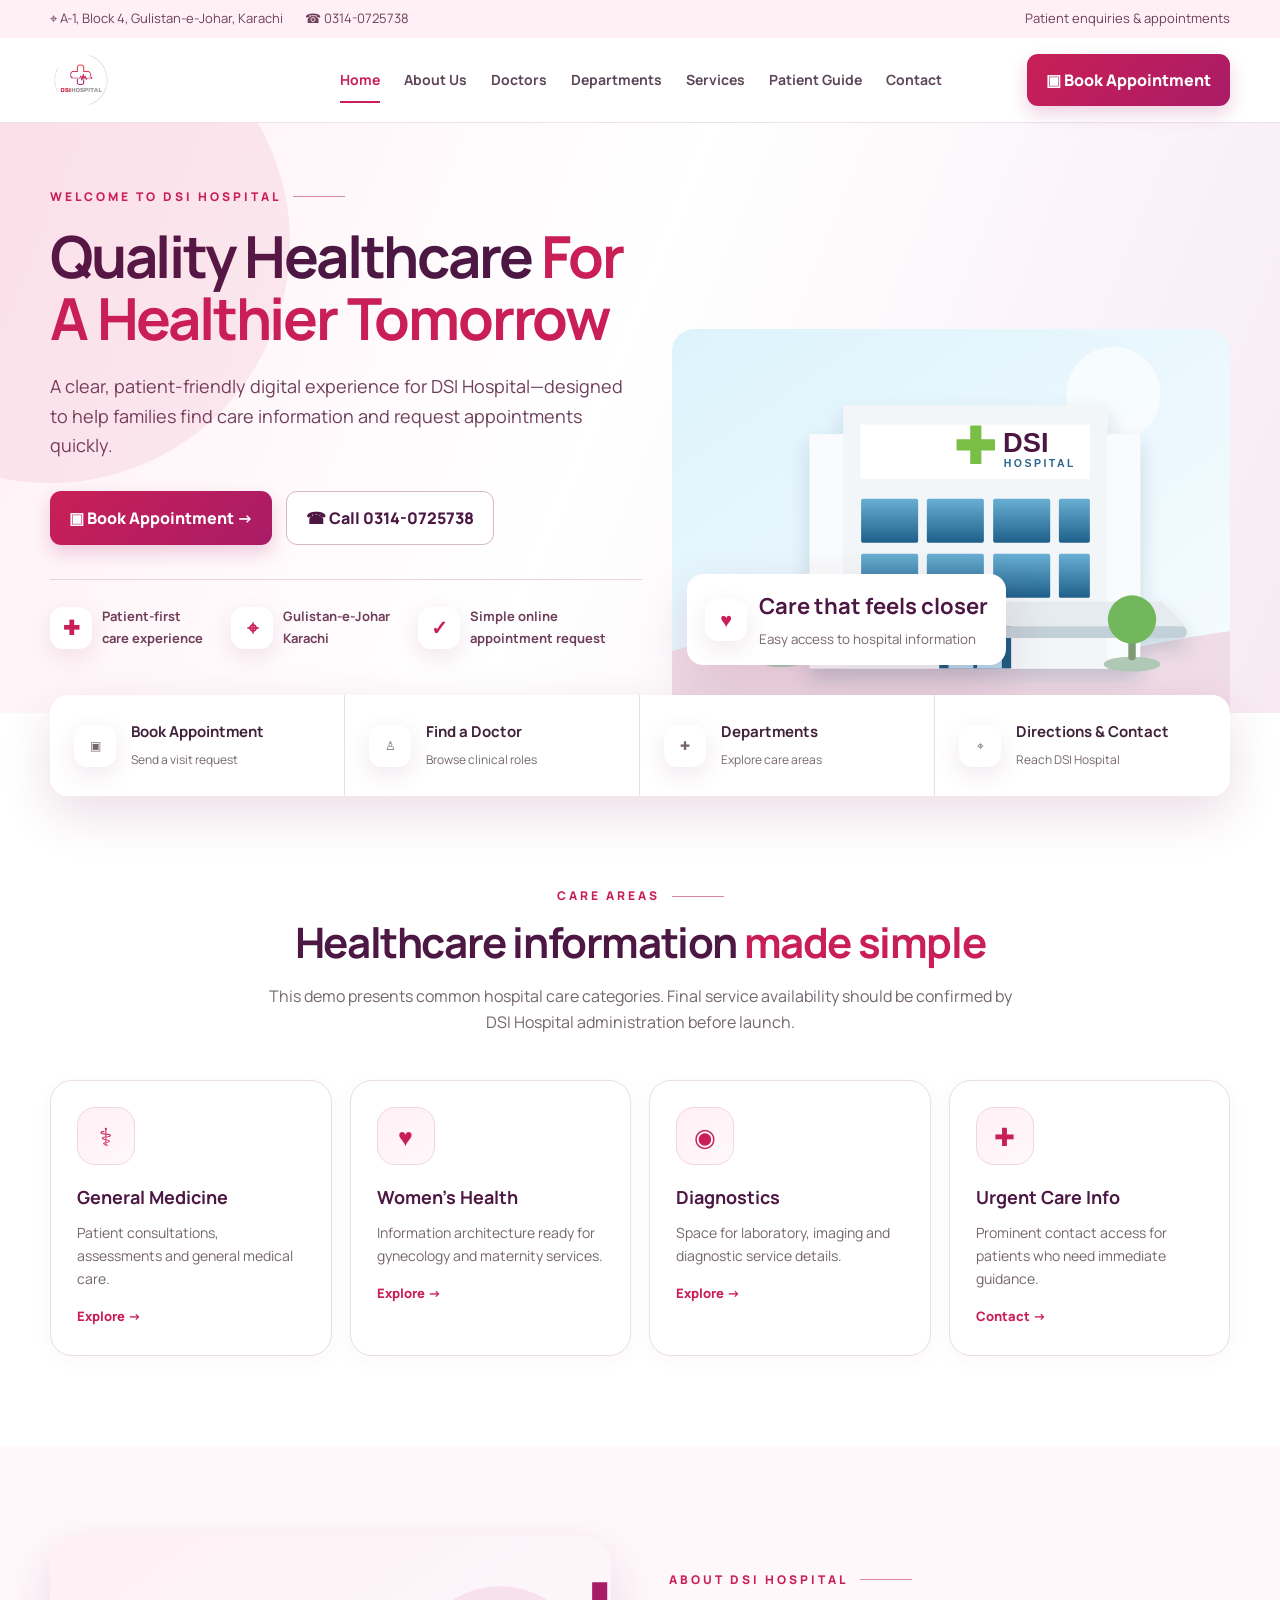
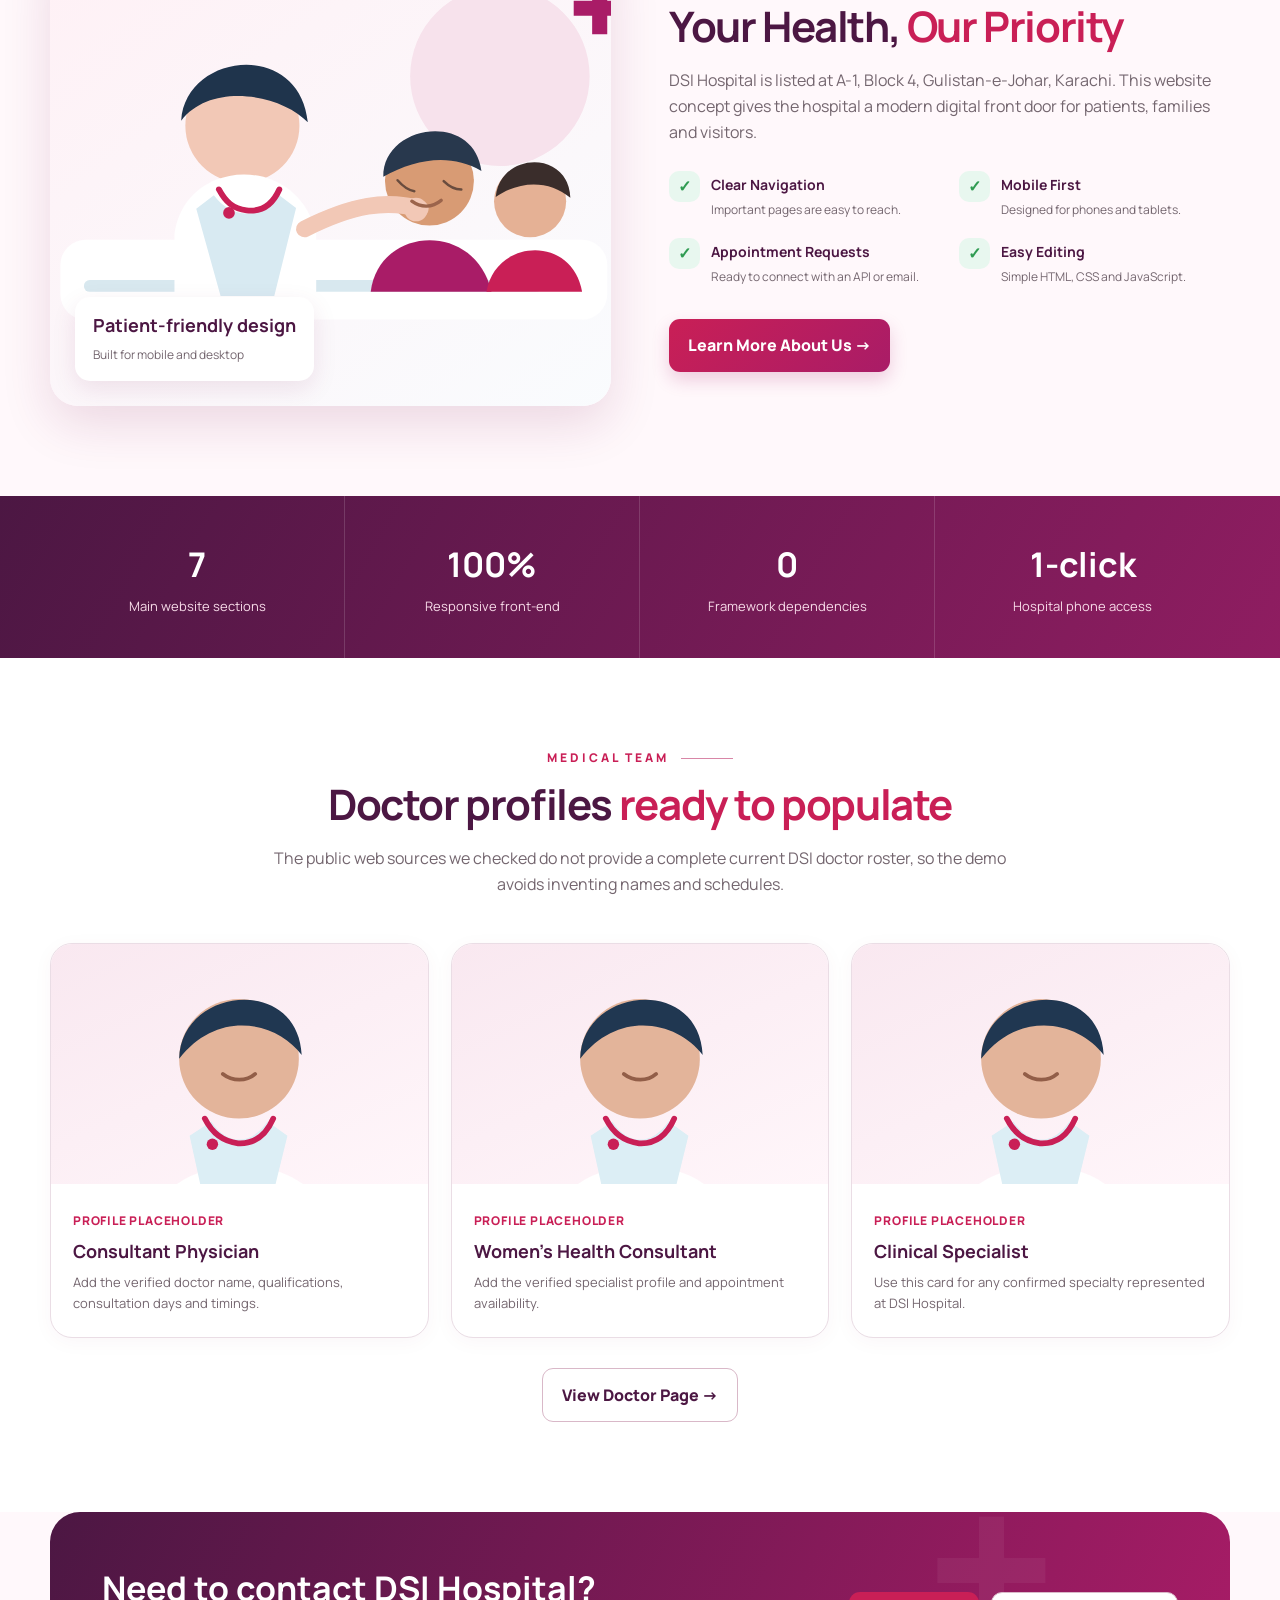
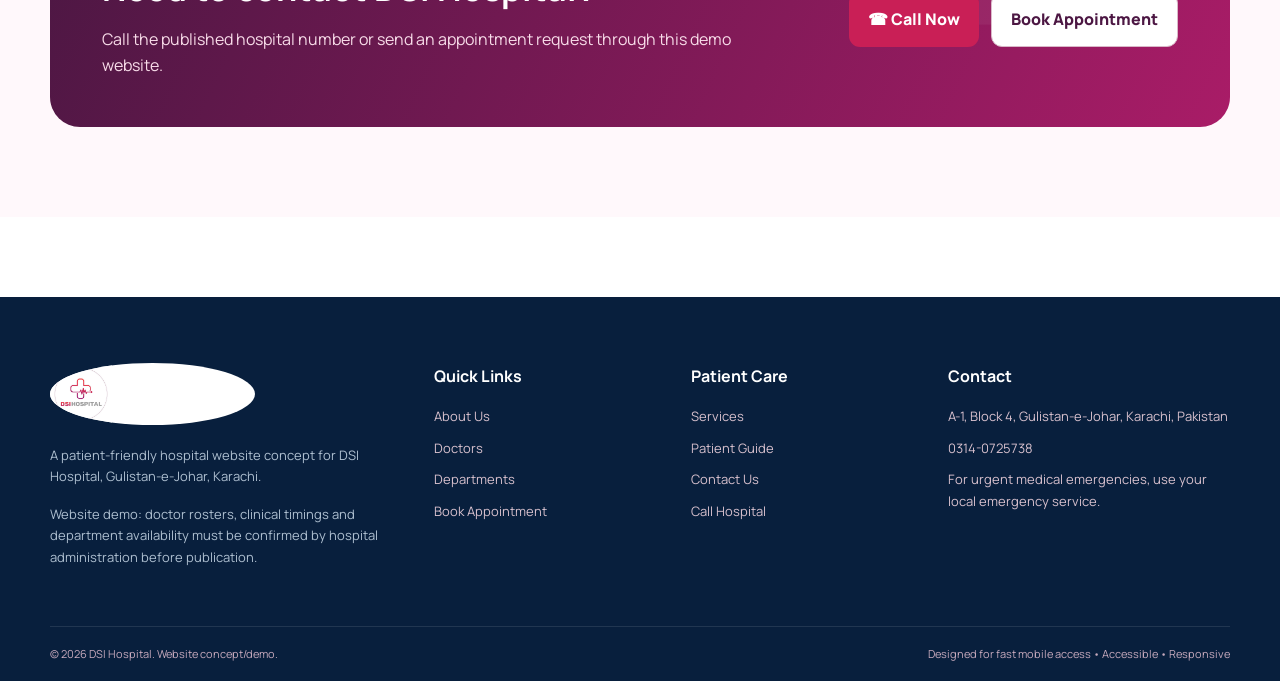
==== index.html @ d9acdf8b "Create DSI Hospital website with branded theme" ====
<!doctype html><html lang="en"><head><meta charset="utf-8"><meta name="viewport" content="width=device-width,initial-scale=1"><title>DSI Hospital | Gulistan-e-Johar Karachi</title><meta name="description" content="DSI Hospital website concept for patient information, services, appointments and contact details in Gulistan-e-Johar, Karachi."><link rel="stylesheet" href="assets/css/style.css"></head><body data-page="home"><div id="site-header"></div>
<main>
<section class="hero"><div class="container hero-grid"><div><div class="eyebrow">Welcome to DSI Hospital</div><h1>Quality Healthcare <span>For A Healthier Tomorrow</span></h1><p class="lead">A clear, patient-friendly digital experience for DSI Hospital—designed to help families find care information and request appointments quickly.</p><div class="hero-actions"><a class="btn btn-primary" href="appointment.html">▣ Book Appointment →</a><a class="btn btn-secondary" href="tel:+923140725738">☎ Call 0314-0725738</a></div><div class="hero-facts"><div class="hero-fact"><span class="fact-icon">✚</span><span>Patient-first<br>care experience</span></div><div class="hero-fact"><span class="fact-icon">⌖</span><span>Gulistan-e-Johar<br>Karachi</span></div><div class="hero-fact"><span class="fact-icon">✓</span><span>Simple online<br>appointment request</span></div></div></div><div class="hero-visual"><img src="assets/images/hospital-building.svg" alt="Illustration of DSI Hospital building"><div class="hero-card"><span class="mini-icon">♥</span><div><strong>Care that feels closer</strong><small>Easy access to hospital information</small></div></div></div></div></section>
<div class="container quick-strip"><div class="quick-grid"><a class="quick-card" href="appointment.html"><span class="mini-icon">▣</span><div><strong>Book Appointment</strong><span>Send a visit request</span></div></a><a class="quick-card" href="doctors.html"><span class="mini-icon">♙</span><div><strong>Find a Doctor</strong><span>Browse clinical roles</span></div></a><a class="quick-card" href="departments.html"><span class="mini-icon">✚</span><div><strong>Departments</strong><span>Explore care areas</span></div></a><a class="quick-card" href="contact.html"><span class="mini-icon">⌖</span><div><strong>Directions & Contact</strong><span>Reach DSI Hospital</span></div></a></div></div>

<section class="section"><div class="container"><div class="section-title"><div class="eyebrow" style="justify-content:center">Care Areas</div><h2>Healthcare information <span>made simple</span></h2><p>This demo presents common hospital care categories. Final service availability should be confirmed by DSI Hospital administration before launch.</p></div><div class="grid-4">
<div class="card"><div class="service-icon">⚕</div><h3>General Medicine</h3><p>Patient consultations, assessments and general medical care.</p><a class="link" href="departments.html">Explore →</a></div>
<div class="card"><div class="service-icon">♥</div><h3>Women’s Health</h3><p>Information architecture ready for gynecology and maternity services.</p><a class="link" href="departments.html">Explore →</a></div>
<div class="card"><div class="service-icon">◉</div><h3>Diagnostics</h3><p>Space for laboratory, imaging and diagnostic service details.</p><a class="link" href="services.html">Explore →</a></div>
<div class="card"><div class="service-icon">✚</div><h3>Urgent Care Info</h3><p>Prominent contact access for patients who need immediate guidance.</p><a class="link" href="contact.html">Contact →</a></div>
</div></div></section>

<section class="section soft"><div class="container split"><div class="media-card"><img src="assets/images/care.svg" alt="Doctor caring for a family"><div class="overlay-stat"><strong>Patient-friendly design</strong><span>Built for mobile and desktop</span></div></div><div class="split-copy"><div class="eyebrow">About DSI Hospital</div><h2>Your Health, <span>Our Priority</span></h2><p>DSI Hospital is listed at A-1, Block 4, Gulistan-e-Johar, Karachi. This website concept gives the hospital a modern digital front door for patients, families and visitors.</p><div class="check-grid"><div class="check-item"><span class="check-dot">✓</span><div><b>Clear Navigation</b><p>Important pages are easy to reach.</p></div></div><div class="check-item"><span class="check-dot">✓</span><div><b>Mobile First</b><p>Designed for phones and tablets.</p></div></div><div class="check-item"><span class="check-dot">✓</span><div><b>Appointment Requests</b><p>Ready to connect with an API or email.</p></div></div><div class="check-item"><span class="check-dot">✓</span><div><b>Easy Editing</b><p>Simple HTML, CSS and JavaScript.</p></div></div></div><a class="btn btn-primary" href="about.html">Learn More About Us →</a></div></div></section>

<section class="stats"><div class="container stats-grid"><div class="stat"><strong>7</strong><span>Main website sections</span></div><div class="stat"><strong>100%</strong><span>Responsive front-end</span></div><div class="stat"><strong>0</strong><span>Framework dependencies</span></div><div class="stat"><strong>1-click</strong><span>Hospital phone access</span></div></div></section>

<section class="section"><div class="container"><div class="section-title"><div class="eyebrow" style="justify-content:center">Medical Team</div><h2>Doctor profiles <span>ready to populate</span></h2><p>The public web sources we checked do not provide a complete current DSI doctor roster, so the demo avoids inventing names and schedules.</p></div><div class="grid-3">
<div class="card doctor-card"><div class="doctor-photo"><img src="assets/images/doctor.svg" alt="Placeholder doctor illustration"></div><div class="doctor-info"><span class="role">Profile placeholder</span><h3>Consultant Physician</h3><p>Add the verified doctor name, qualifications, consultation days and timings.</p></div></div>
<div class="card doctor-card"><div class="doctor-photo"><img src="assets/images/doctor.svg" alt="Placeholder doctor illustration"></div><div class="doctor-info"><span class="role">Profile placeholder</span><h3>Women’s Health Consultant</h3><p>Add the verified specialist profile and appointment availability.</p></div></div>
<div class="card doctor-card"><div class="doctor-photo"><img src="assets/images/doctor.svg" alt="Placeholder doctor illustration"></div><div class="doctor-info"><span class="role">Profile placeholder</span><h3>Clinical Specialist</h3><p>Use this card for any confirmed specialty represented at DSI Hospital.</p></div></div>
</div><div style="text-align:center;margin-top:30px"><a class="btn btn-secondary" href="doctors.html">View Doctor Page →</a></div></div></section>

<section class="section soft" style="padding-top:0"><div class="container"><div class="cta-band"><div><h2>Need to contact DSI Hospital?</h2><p>Call the published hospital number or send an appointment request through this demo website.</p></div><div style="display:flex;gap:12px;flex-wrap:wrap"><a class="btn btn-green" href="tel:+923140725738">☎ Call Now</a><a class="btn btn-secondary" href="appointment.html">Book Appointment</a></div></div></div></section>
</main><div id="site-footer"></div><script src="assets/js/main.js"></script></body></html>
---- assets/css/style.css ----
@import url('https://fonts.googleapis.com/css2?family=Manrope:wght@400;500;600;700;800&family=Playfair+Display:wght@700&display=swap');

:root{
  --navy:#4c1743;
  --blue:#c91f56;
  --blue-2:#a91c67;
  --cyan:#fff0f5;
  --green:#c91f56;
  --green-2:#a91c67;
  --ink:#40213b;
  --muted:#74666f;
  --line:#eadde5;
  --bg:#fff8fb;
  --white:#fff;
  --shadow:0 18px 50px rgba(119,23,76,.14);
  --shadow-sm:0 8px 24px rgba(119,23,76,.1);
  --radius:22px;
  --radius-sm:14px;
}
*{box-sizing:border-box}
html{scroll-behavior:smooth}
body{margin:0;font-family:Manrope,Arial,sans-serif;color:var(--ink);background:#fff;line-height:1.65}
a{color:inherit;text-decoration:none}
img{max-width:100%;display:block}
button,input,select,textarea{font:inherit}
.container{width:min(1180px,calc(100% - 40px));margin:auto}
.topbar{background:#fff0f5;color:#6f3f5a;font-size:13px}
.topbar .container{min-height:38px;display:flex;align-items:center;justify-content:space-between;gap:20px}
.topbar .top-items{display:flex;align-items:center;gap:22px;flex-wrap:wrap}
.top-pill{display:flex;align-items:center;gap:7px}
.site-header{position:sticky;top:0;z-index:50;background:rgba(255,255,255,.96);backdrop-filter:blur(14px);border-bottom:1px solid rgba(234,221,229,.8)}
.navbar{height:84px;display:flex;align-items:center;justify-content:space-between;gap:24px}
.brand{display:flex;align-items:center;gap:11px;min-width:max-content}
.brand-logo{width:205px;height:62px;object-fit:contain;object-position:left center;border-radius:50%;background:#fff}
.brand-mark{width:52px;height:52px;position:relative;display:grid;place-items:center}
.brand-mark:before,.brand-mark:after{content:"";position:absolute;background:linear-gradient(135deg,#ef3340,#a91c67);border-radius:12px}
.brand-mark:before{width:19px;height:49px}.brand-mark:after{height:19px;width:49px}
.brand-mark i{position:absolute;width:17px;height:17px;background:#c91f56;border-radius:5px;z-index:2;box-shadow:18px 18px 0 #c91f56,-18px -18px 0 #a91c67}
.brand-text strong{display:block;font-size:26px;line-height:1;letter-spacing:.5px;color:var(--navy)}
.brand-text small{display:block;font-size:9px;letter-spacing:3.7px;font-weight:800;color:#806b78;margin-top:5px}
.nav-links{display:flex;align-items:center;gap:24px;font-size:14px;font-weight:700}
.nav-links a{position:relative;padding:31px 0;color:#5d4657}
.nav-links a:after{content:"";position:absolute;left:0;right:100%;bottom:20px;height:2px;background:var(--green);transition:.25s}
.nav-links a:hover,.nav-links a.active{color:var(--blue)}
.nav-links a:hover:after,.nav-links a.active:after{right:0}
.header-cta,.btn{display:inline-flex;align-items:center;justify-content:center;gap:9px;border:0;border-radius:11px;padding:13px 19px;font-weight:800;cursor:pointer;transition:.25s}
.header-cta,.btn-primary{background:linear-gradient(135deg,#c91f56,#a91c67);color:#fff;box-shadow:0 8px 18px rgba(169,28,103,.2)}
.header-cta:hover,.btn-primary:hover{background:#a91c67;transform:translateY(-1px)}
.btn-secondary{background:#fff;color:var(--navy);border:1px solid #d9b8c8}
.btn-secondary:hover{border-color:var(--blue);color:var(--blue)}
.btn-green{background:#c91f56;color:#fff}
.btn-green:hover{background:#a91c67}
.mobile-toggle{display:none;background:none;border:0;font-size:26px;color:var(--navy);cursor:pointer}

.hero{position:relative;overflow:hidden;background:linear-gradient(112deg,#fff0f5 0%,#fff 47%,#f7eaf3 100%)}
.hero:before{content:"";position:absolute;width:480px;height:480px;border-radius:50%;background:rgba(201,31,86,.08);left:-190px;top:-120px}
.hero-grid{min-height:590px;display:grid;grid-template-columns:1.03fr .97fr;align-items:center;gap:30px}
.eyebrow{font-size:12px;letter-spacing:3px;font-weight:800;color:var(--blue);text-transform:uppercase;display:flex;align-items:center;gap:12px}
.eyebrow:after{content:"";height:1px;width:52px;background:#d886a7}
h1,h2,h3,p{margin-top:0}
h1{font-size:58px;line-height:1.08;margin:18px 0 22px;color:#4c1743;letter-spacing:-2.2px}
h1 span,h2 span{color:var(--blue)}
.lead{font-size:18px;color:#6f3f5a;max-width:650px}
.hero-actions{display:flex;gap:14px;flex-wrap:wrap;margin:30px 0}
.hero-facts{display:flex;gap:28px;flex-wrap:wrap;margin-top:34px;padding-top:26px;border-top:1px solid #ead3df}
.hero-fact{display:flex;align-items:center;gap:10px;font-size:13px;font-weight:700;color:#6f3f5a}
.fact-icon,.mini-icon{width:42px;height:42px;border-radius:13px;display:grid;place-items:center;background:#fff;color:var(--blue);box-shadow:var(--shadow-sm);font-size:20px}
.hero-visual{position:relative;align-self:stretch;display:flex;align-items:flex-end;justify-content:center}
.hero-visual img{width:100%;max-height:560px;object-fit:contain;object-position:bottom}
.hero-card{position:absolute;left:15px;bottom:48px;background:#fff;padding:14px 18px;border-radius:16px;box-shadow:var(--shadow);display:flex;align-items:center;gap:12px}
.hero-card strong{display:block;font-size:22px;color:var(--navy)}
.hero-card small{color:var(--muted)}

.quick-strip{position:relative;z-index:3;margin-top:-18px}
.quick-grid{display:grid;grid-template-columns:repeat(4,1fr);background:#fff;border-radius:18px;box-shadow:var(--shadow);overflow:hidden}
.quick-card{padding:25px 24px;display:flex;align-items:center;gap:15px;border-right:1px solid var(--line)}
.quick-card:last-child{border-right:0}.quick-card strong{display:block;font-size:15px}.quick-card span{font-size:12px;color:var(--muted)}

.section{padding:90px 0}.section.soft{background:var(--bg)}
.section-title{text-align:center;max-width:760px;margin:0 auto 45px}
.section-title h2,.split-copy h2,.page-hero h1{font-size:42px;line-height:1.16;margin:12px 0 16px;color:var(--navy);letter-spacing:-1.4px}
.section-title p,.split-copy p{color:var(--muted)}
.grid-4{display:grid;grid-template-columns:repeat(4,1fr);gap:18px}
.grid-3{display:grid;grid-template-columns:repeat(3,1fr);gap:22px}
.card{background:#fff;border:1px solid var(--line);border-radius:var(--radius);padding:26px;box-shadow:0 4px 20px rgba(119,23,76,.04);transition:.25s}
.card:hover{transform:translateY(-4px);box-shadow:var(--shadow-sm);border-color:#ecd4e0}
.service-icon{width:58px;height:58px;border-radius:18px;background:linear-gradient(145deg,#fff0f5,#fff8fb);display:grid;place-items:center;font-size:25px;color:var(--blue);margin-bottom:18px;border:1px solid #f0d5e2}
.card h3{font-size:18px;margin-bottom:8px;color:var(--navy)}
.card p{color:var(--muted);font-size:14px;margin-bottom:0}.card .link{margin-top:16px;display:inline-flex;color:var(--blue);font-weight:800;font-size:13px}

.split{display:grid;grid-template-columns:1fr 1fr;gap:58px;align-items:center}
.media-card{position:relative;border-radius:28px;overflow:hidden;background:linear-gradient(145deg,#f9e8f0,#fff8fb);box-shadow:var(--shadow)}
.media-card img{width:100%;min-height:470px;object-fit:cover}
.overlay-stat{position:absolute;left:25px;bottom:25px;background:#fff;padding:14px 18px;border-radius:15px;box-shadow:var(--shadow-sm)}
.overlay-stat strong{display:block;color:var(--navy);font-size:18px}.overlay-stat span{font-size:12px;color:var(--muted)}
.check-grid{display:grid;grid-template-columns:1fr 1fr;gap:18px;margin:25px 0 32px}
.check-item{display:flex;gap:11px}.check-item b{color:var(--navy);font-size:14px}.check-item p{font-size:12px;margin:3px 0 0}.check-dot{width:31px;height:31px;border-radius:10px;background:#e8f7ef;color:#2f9b52;display:grid;place-items:center;flex:0 0 auto;font-weight:900}

.stats{background:linear-gradient(120deg,#4c1743,#8f1d61);color:#fff}
.stats-grid{display:grid;grid-template-columns:repeat(4,1fr)}
.stat{padding:40px 28px;text-align:center;border-right:1px solid rgba(255,255,255,.15)}.stat:last-child{border-right:0}.stat strong{display:block;font-size:34px}.stat span{font-size:13px;color:#f8dce9}

.doctor-card{padding:0;overflow:hidden}.doctor-photo{height:240px;background:linear-gradient(155deg,#f9e8f0,#fff6fa);display:grid;place-items:end center;overflow:hidden}.doctor-photo img{height:95%;object-fit:contain}.doctor-info{padding:22px}.doctor-info .role{font-size:12px;color:var(--blue);font-weight:800;text-transform:uppercase;letter-spacing:.8px}.doctor-info h3{margin:5px 0}.doctor-info p{font-size:13px}

.cta-band{background:linear-gradient(115deg,#4c1743,#a91c67);color:#fff;border-radius:30px;padding:48px 52px;display:flex;align-items:center;justify-content:space-between;gap:30px;overflow:hidden;position:relative}.cta-band:after{content:"+";font-size:240px;line-height:1;position:absolute;right:170px;top:-67px;color:rgba(255,255,255,.055);font-weight:800}.cta-band h2{margin:0 0 10px;font-size:34px}.cta-band p{margin:0;color:#f8dce9;max-width:650px}

.page-hero{padding:82px 0 74px;background:linear-gradient(120deg,#fff0f5,#fff8fb);border-bottom:1px solid #eadde5;position:relative;overflow:hidden}.page-hero:after{content:"+";position:absolute;right:7%;top:-90px;font-size:320px;color:rgba(201,31,86,.06);font-weight:800}.page-hero h1{margin-bottom:12px}.breadcrumbs{font-size:13px;color:#806b78}.breadcrumbs b{color:var(--blue)}

.info-panel{background:#fff;border:1px solid var(--line);border-radius:20px;padding:28px}.info-panel h3{color:var(--navy)}
.timeline{position:relative;padding-left:24px}.timeline:before{content:"";position:absolute;left:6px;top:7px;bottom:7px;width:2px;background:#ead3df}.timeline-item{position:relative;margin-bottom:25px}.timeline-item:before{content:"";position:absolute;left:-23px;top:7px;width:12px;height:12px;border:3px solid #fff;background:var(--green);border-radius:50%;box-shadow:0 0 0 2px #b8de9d}.timeline-item h3{margin-bottom:5px}

.table-wrap{overflow:auto;border:1px solid var(--line);border-radius:18px;background:#fff}table{width:100%;border-collapse:collapse;min-width:700px}th,td{padding:16px 18px;border-bottom:1px solid var(--line);text-align:left;font-size:14px}th{background:#fff0f5;color:var(--navy);font-size:12px;text-transform:uppercase;letter-spacing:.8px}tr:last-child td{border-bottom:0}

.form-card{background:#fff;border:1px solid var(--line);border-radius:24px;padding:30px;box-shadow:var(--shadow-sm)}.form-grid{display:grid;grid-template-columns:1fr 1fr;gap:18px}.field.full{grid-column:1/-1}.field label{display:block;font-size:12px;font-weight:800;color:#6f3f5a;margin:0 0 7px}.field input,.field select,.field textarea{width:100%;border:1px solid #eadde5;background:#fbfdff;border-radius:11px;padding:13px 14px;outline:none;color:var(--ink);transition:.2s}.field input:focus,.field select:focus,.field textarea:focus{border-color:#d886a7;box-shadow:0 0 0 3px rgba(201,31,86,.08)}.field textarea{min-height:120px;resize:vertical}.form-note{font-size:12px;color:var(--muted);margin-top:13px}.alert{display:none;margin-top:17px;border-radius:12px;padding:12px 14px;font-size:13px;font-weight:700}.alert.success{display:block;background:#e9f8ee;color:#236f3a}.alert.error{display:block;background:#fff0ef;color:#a3322d}
.contact-list{display:grid;gap:16px}.contact-item{display:flex;gap:13px;align-items:flex-start}.contact-item .mini-icon{box-shadow:none;background:#fff0f5;flex:0 0 auto}.contact-item strong{display:block;font-size:14px;color:var(--navy)}.contact-item span,.contact-item a{font-size:13px;color:var(--muted)}
.map-box{height:360px;border-radius:24px;overflow:hidden;border:1px solid var(--line);background:linear-gradient(145deg,#f8eaf1,#f8fbfc);position:relative;display:grid;place-items:center}.map-grid{position:absolute;inset:0;background-image:linear-gradient(#e8cfdc 1px,transparent 1px),linear-gradient(90deg,#e8cfdc 1px,transparent 1px);background-size:42px 42px;opacity:.6;transform:rotate(-5deg) scale(1.2)}.map-pin{z-index:2;text-align:center;background:#fff;padding:18px 22px;border-radius:17px;box-shadow:var(--shadow)}.map-pin b{display:block;color:var(--navy)}.map-pin span{font-size:12px;color:var(--muted)}

.faq{display:grid;gap:12px}.faq-item{border:1px solid var(--line);border-radius:14px;background:#fff;overflow:hidden}.faq-q{width:100%;border:0;background:#fff;padding:18px 20px;text-align:left;display:flex;justify-content:space-between;align-items:center;color:var(--navy);font-weight:800;cursor:pointer}.faq-a{display:none;padding:0 20px 18px;color:var(--muted);font-size:14px}.faq-item.open .faq-a{display:block}.faq-item.open .faq-q span{transform:rotate(45deg)}

.footer{background:#081f3d;color:#ead5e1;margin-top:80px}.footer-main{padding:66px 0 45px;display:grid;grid-template-columns:1.2fr .75fr .75fr 1fr;gap:45px}.footer .brand-text strong{color:#fff}.footer .brand-text small{color:#d7c0cd}.footer p{color:#aebfd0;font-size:13px}.footer h4{color:#fff;margin:0 0 17px}.footer-links{display:grid;gap:10px;font-size:13px;color:#d7c0cd}.footer-links a:hover{color:#fff}.footer-bottom{border-top:1px solid rgba(255,255,255,.1);padding:18px 0;display:flex;justify-content:space-between;gap:20px;font-size:11px;color:#c7aabd}.footer-note{font-size:11px;color:#c7aabd;margin-top:16px}

.badge{display:inline-flex;padding:6px 10px;border-radius:999px;font-size:11px;font-weight:800;background:#fff0f5;color:var(--blue)}
.notice{background:#fff8df;border:1px solid #f2dea1;color:#79601f;padding:14px 16px;border-radius:13px;font-size:12px;margin-bottom:22px}
.list-clean{padding:0;margin:0;list-style:none;display:grid;gap:11px}.list-clean li{display:flex;gap:10px;color:var(--muted);font-size:14px}.list-clean li:before{content:"✓";color:#319057;font-weight:900}

@media (max-width:1000px){
  .topbar{display:none}.navbar{height:76px}.nav-links{position:fixed;top:76px;left:0;right:0;background:#fff;display:none;flex-direction:column;align-items:stretch;gap:0;padding:10px 25px 24px;box-shadow:0 18px 30px rgba(119,23,76,.12)}.nav-links.open{display:flex}.nav-links a{padding:14px 0;border-bottom:1px solid var(--line)}.nav-links a:after{display:none}.header-cta{display:none}.mobile-toggle{display:block}.hero-grid{grid-template-columns:1fr;min-height:auto;padding-top:70px}.hero-visual{min-height:380px}.hero-visual img{max-height:420px}.quick-grid,.grid-4{grid-template-columns:repeat(2,1fr)}.quick-card:nth-child(2){border-right:0}.quick-card:nth-child(-n+2){border-bottom:1px solid var(--line)}.split{grid-template-columns:1fr}.grid-3{grid-template-columns:repeat(2,1fr)}.footer-main{grid-template-columns:1fr 1fr}.cta-band{padding:38px;align-items:flex-start;flex-direction:column}.stats-grid{grid-template-columns:repeat(2,1fr)}.stat:nth-child(2){border-right:0}.stat:nth-child(-n+2){border-bottom:1px solid rgba(255,255,255,.15)}}
@media (max-width:640px){
  .container{width:min(100% - 28px,1180px)}.brand-logo{width:175px;height:56px}.brand-text strong{font-size:22px}.brand-text small{font-size:7px;letter-spacing:2.5px}.brand-mark{width:45px;height:45px;transform:scale(.85)}h1{font-size:41px;letter-spacing:-1.5px}.lead{font-size:16px}.hero-grid{padding-top:55px}.hero-facts{gap:16px}.hero-visual{min-height:310px}.hero-card{left:0;bottom:22px}.quick-grid,.grid-4,.grid-3,.check-grid,.form-grid,.stats-grid,.footer-main{grid-template-columns:1fr}.quick-card{border-right:0;border-bottom:1px solid var(--line)!important}.quick-card:last-child{border-bottom:0!important}.section{padding:65px 0}.section-title h2,.split-copy h2,.page-hero h1{font-size:34px}.media-card img{min-height:340px}.stat{border-right:0;border-bottom:1px solid rgba(255,255,255,.15)}.stat:last-child{border-bottom:0}.cta-band{border-radius:22px;padding:30px 24px}.cta-band h2{font-size:28px}.footer-main{gap:30px}.footer-bottom{flex-direction:column}.field.full{grid-column:auto}.page-hero{padding:60px 0 52px}}
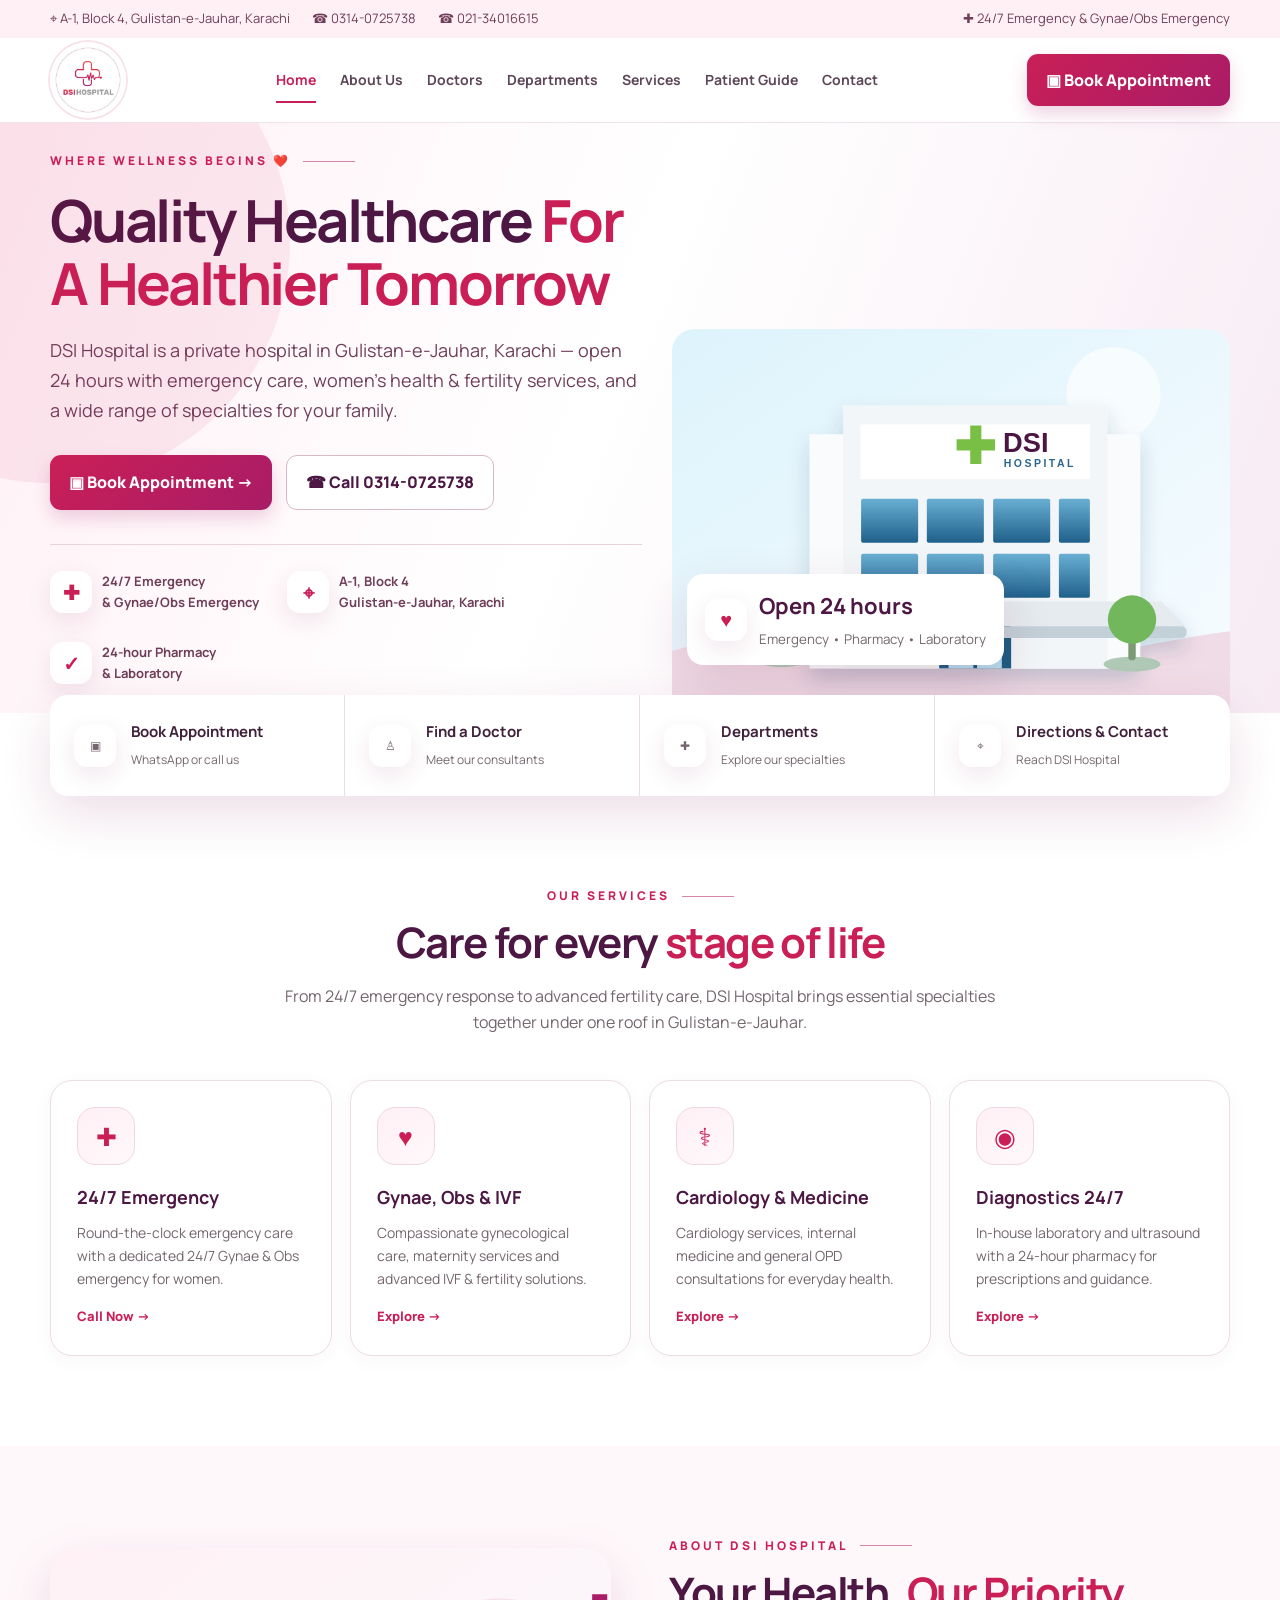
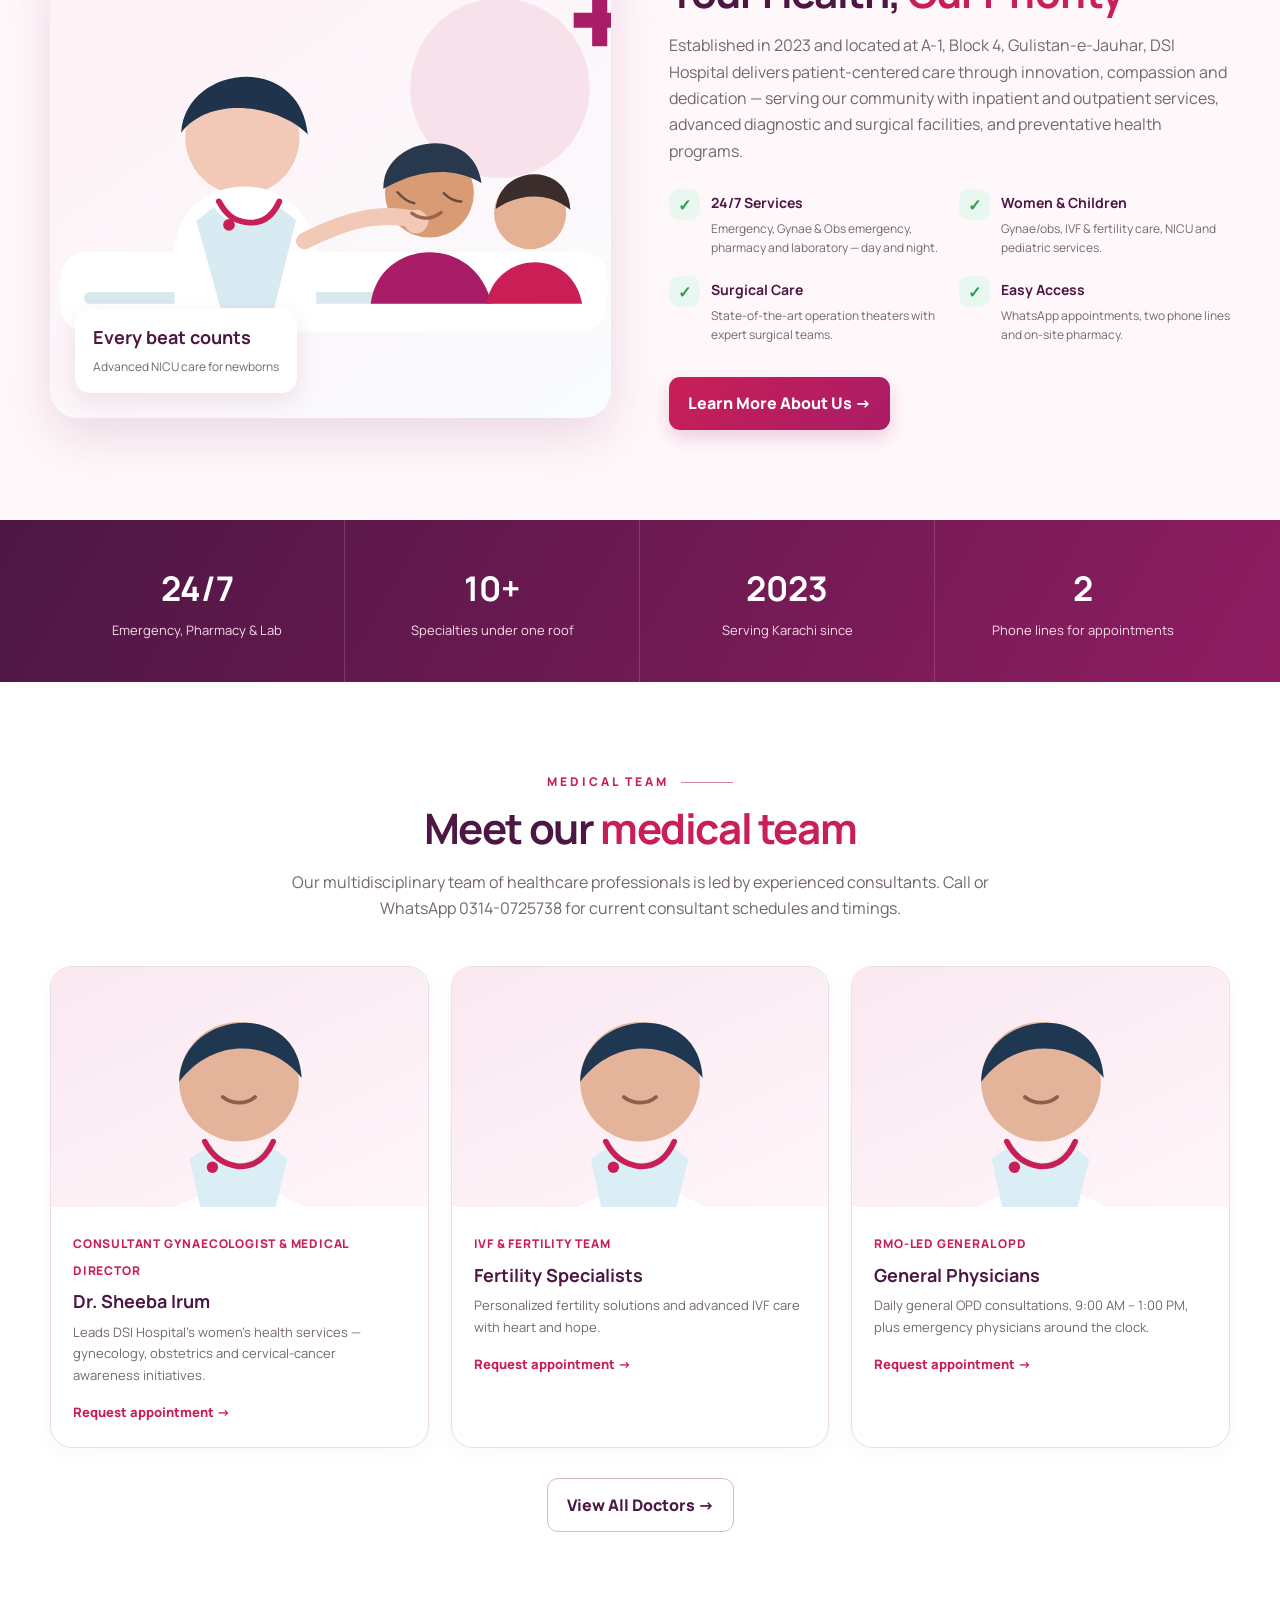
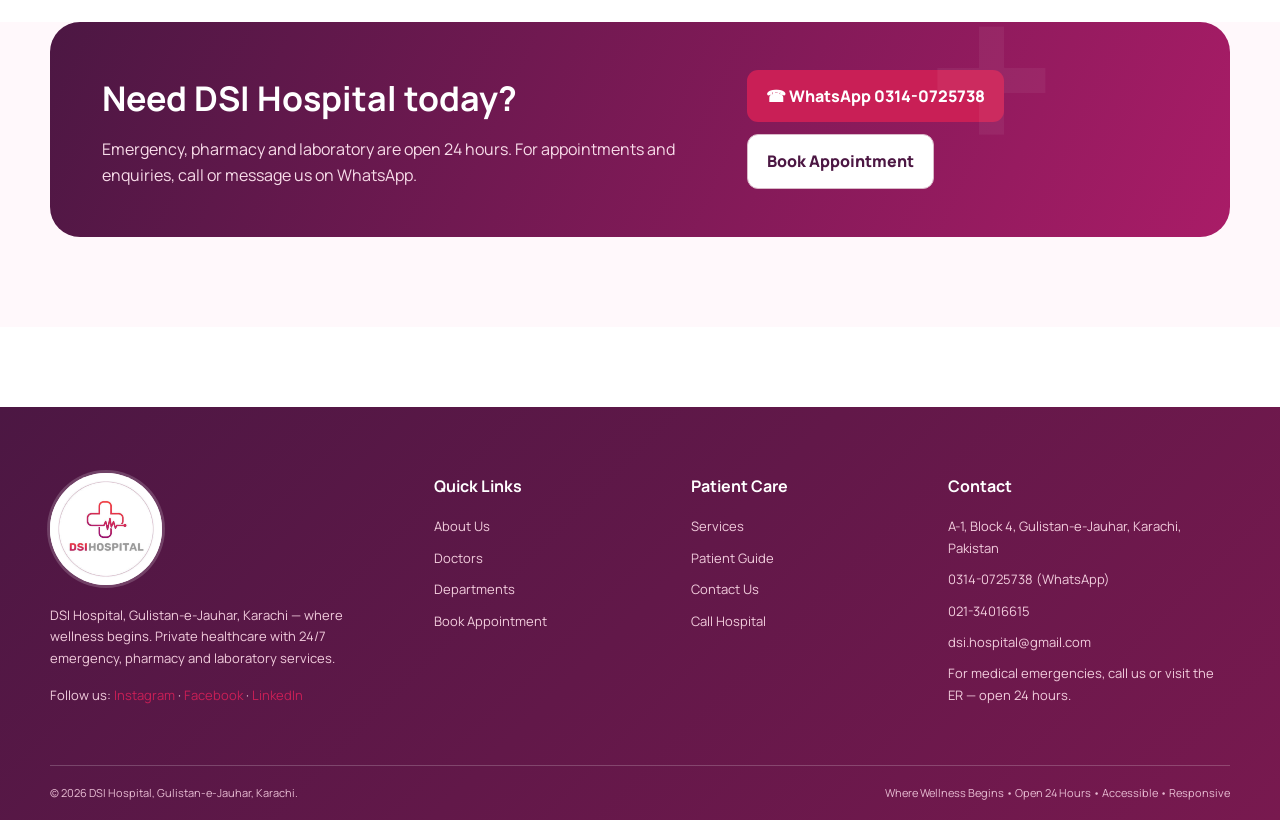
==== commit 59a2e5f1: "Update hospital website content for DSI Hospital Karachi: Revise departments, doctors, index, patien" ====
--- a/index.html
+++ b/index.html
@@ -1,24 +1,24 @@
-<!doctype html><html lang="en"><head><meta charset="utf-8"><meta name="viewport" content="width=device-width,initial-scale=1"><title>DSI Hospital | Gulistan-e-Johar Karachi</title><meta name="description" content="DSI Hospital website concept for patient information, services, appointments and contact details in Gulistan-e-Johar, Karachi."><link rel="stylesheet" href="assets/css/style.css"></head><body data-page="home"><div id="site-header"></div>
+<!doctype html><html lang="en"><head><meta charset="utf-8"><meta name="viewport" content="width=device-width,initial-scale=1"><title>DSI Hospital | Gulistan-e-Jauhar, Karachi — Where Wellness Begins</title><meta name="description" content="DSI Hospital, A-1 Block 4 Gulistan-e-Jauhar Karachi. Open 24 hours with 24/7 emergency, gynae & obs, IVF/fertility, NICU, cardiology, ENT, urology, pediatrics, pharmacy and laboratory services. Call 0314-0725738."><link rel="stylesheet" href="assets/css/style.css"></head><body data-page="home"><div id="site-header"></div>
 <main>
-<section class="hero"><div class="container hero-grid"><div><div class="eyebrow">Welcome to DSI Hospital</div><h1>Quality Healthcare <span>For A Healthier Tomorrow</span></h1><p class="lead">A clear, patient-friendly digital experience for DSI Hospital—designed to help families find care information and request appointments quickly.</p><div class="hero-actions"><a class="btn btn-primary" href="appointment.html">▣ Book Appointment →</a><a class="btn btn-secondary" href="tel:+923140725738">☎ Call 0314-0725738</a></div><div class="hero-facts"><div class="hero-fact"><span class="fact-icon">✚</span><span>Patient-first<br>care experience</span></div><div class="hero-fact"><span class="fact-icon">⌖</span><span>Gulistan-e-Johar<br>Karachi</span></div><div class="hero-fact"><span class="fact-icon">✓</span><span>Simple online<br>appointment request</span></div></div></div><div class="hero-visual"><img src="assets/images/hospital-building.svg" alt="Illustration of DSI Hospital building"><div class="hero-card"><span class="mini-icon">♥</span><div><strong>Care that feels closer</strong><small>Easy access to hospital information</small></div></div></div></div></section>
-<div class="container quick-strip"><div class="quick-grid"><a class="quick-card" href="appointment.html"><span class="mini-icon">▣</span><div><strong>Book Appointment</strong><span>Send a visit request</span></div></a><a class="quick-card" href="doctors.html"><span class="mini-icon">♙</span><div><strong>Find a Doctor</strong><span>Browse clinical roles</span></div></a><a class="quick-card" href="departments.html"><span class="mini-icon">✚</span><div><strong>Departments</strong><span>Explore care areas</span></div></a><a class="quick-card" href="contact.html"><span class="mini-icon">⌖</span><div><strong>Directions & Contact</strong><span>Reach DSI Hospital</span></div></a></div></div>
+<section class="hero"><div class="container hero-grid"><div><div class="eyebrow">Where Wellness Begins ❤️</div><h1>Quality Healthcare <span>For A Healthier Tomorrow</span></h1><p class="lead">DSI Hospital is a private hospital in Gulistan-e-Jauhar, Karachi — open 24 hours with emergency care, women's health & fertility services, and a wide range of specialties for your family.</p><div class="hero-actions"><a class="btn btn-primary" href="appointment.html">▣ Book Appointment →</a><a class="btn btn-secondary" href="tel:+923140725738">☎ Call 0314-0725738</a></div><div class="hero-facts"><div class="hero-fact"><span class="fact-icon">✚</span><span>24/7 Emergency<br>& Gynae/Obs Emergency</span></div><div class="hero-fact"><span class="fact-icon">⌖</span><span>A-1, Block 4<br>Gulistan-e-Jauhar, Karachi</span></div><div class="hero-fact"><span class="fact-icon">✓</span><span>24-hour Pharmacy<br>& Laboratory</span></div></div></div><div class="hero-visual"><img src="assets/images/hospital-building.svg" alt="Illustration of DSI Hospital building"><div class="hero-card"><span class="mini-icon">♥</span><div><strong>Open 24 hours</strong><small>Emergency • Pharmacy • Laboratory</small></div></div></div></div></section>
+<div class="container quick-strip"><div class="quick-grid"><a class="quick-card" href="appointment.html"><span class="mini-icon">▣</span><div><strong>Book Appointment</strong><span>WhatsApp or call us</span></div></a><a class="quick-card" href="doctors.html"><span class="mini-icon">♙</span><div><strong>Find a Doctor</strong><span>Meet our consultants</span></div></a><a class="quick-card" href="departments.html"><span class="mini-icon">✚</span><div><strong>Departments</strong><span>Explore our specialties</span></div></a><a class="quick-card" href="contact.html"><span class="mini-icon">⌖</span><div><strong>Directions & Contact</strong><span>Reach DSI Hospital</span></div></a></div></div>
 
-<section class="section"><div class="container"><div class="section-title"><div class="eyebrow" style="justify-content:center">Care Areas</div><h2>Healthcare information <span>made simple</span></h2><p>This demo presents common hospital care categories. Final service availability should be confirmed by DSI Hospital administration before launch.</p></div><div class="grid-4">
-<div class="card"><div class="service-icon">⚕</div><h3>General Medicine</h3><p>Patient consultations, assessments and general medical care.</p><a class="link" href="departments.html">Explore →</a></div>
-<div class="card"><div class="service-icon">♥</div><h3>Women’s Health</h3><p>Information architecture ready for gynecology and maternity services.</p><a class="link" href="departments.html">Explore →</a></div>
-<div class="card"><div class="service-icon">◉</div><h3>Diagnostics</h3><p>Space for laboratory, imaging and diagnostic service details.</p><a class="link" href="services.html">Explore →</a></div>
-<div class="card"><div class="service-icon">✚</div><h3>Urgent Care Info</h3><p>Prominent contact access for patients who need immediate guidance.</p><a class="link" href="contact.html">Contact →</a></div>
+<section class="section"><div class="container"><div class="section-title"><div class="eyebrow" style="justify-content:center">Our Services</div><h2>Care for every <span>stage of life</span></h2><p>From 24/7 emergency response to advanced fertility care, DSI Hospital brings essential specialties together under one roof in Gulistan-e-Jauhar.</p></div><div class="grid-4">
+<div class="card"><div class="service-icon">✚</div><h3>24/7 Emergency</h3><p>Round-the-clock emergency care with a dedicated 24/7 Gynae & Obs emergency for women.</p><a class="link" href="tel:+923140725738">Call Now →</a></div>
+<div class="card"><div class="service-icon">♥</div><h3>Gynae, Obs & IVF</h3><p>Compassionate gynecological care, maternity services and advanced IVF & fertility solutions.</p><a class="link" href="departments.html">Explore →</a></div>
+<div class="card"><div class="service-icon">⚕</div><h3>Cardiology & Medicine</h3><p>Cardiology services, internal medicine and general OPD consultations for everyday health.</p><a class="link" href="departments.html">Explore →</a></div>
+<div class="card"><div class="service-icon">◉</div><h3>Diagnostics 24/7</h3><p>In-house laboratory and ultrasound with a 24-hour pharmacy for prescriptions and guidance.</p><a class="link" href="services.html">Explore →</a></div>
 </div></div></section>
 
-<section class="section soft"><div class="container split"><div class="media-card"><img src="assets/images/care.svg" alt="Doctor caring for a family"><div class="overlay-stat"><strong>Patient-friendly design</strong><span>Built for mobile and desktop</span></div></div><div class="split-copy"><div class="eyebrow">About DSI Hospital</div><h2>Your Health, <span>Our Priority</span></h2><p>DSI Hospital is listed at A-1, Block 4, Gulistan-e-Johar, Karachi. This website concept gives the hospital a modern digital front door for patients, families and visitors.</p><div class="check-grid"><div class="check-item"><span class="check-dot">✓</span><div><b>Clear Navigation</b><p>Important pages are easy to reach.</p></div></div><div class="check-item"><span class="check-dot">✓</span><div><b>Mobile First</b><p>Designed for phones and tablets.</p></div></div><div class="check-item"><span class="check-dot">✓</span><div><b>Appointment Requests</b><p>Ready to connect with an API or email.</p></div></div><div class="check-item"><span class="check-dot">✓</span><div><b>Easy Editing</b><p>Simple HTML, CSS and JavaScript.</p></div></div></div><a class="btn btn-primary" href="about.html">Learn More About Us →</a></div></div></section>
+<section class="section soft"><div class="container split"><div class="media-card"><img src="assets/images/care.svg" alt="Doctor caring for a family"><div class="overlay-stat"><strong>Every beat counts</strong><span>Advanced NICU care for newborns</span></div></div><div class="split-copy"><div class="eyebrow">About DSI Hospital</div><h2>Your Health, <span>Our Priority</span></h2><p>Established in 2023 and located at A-1, Block 4, Gulistan-e-Jauhar, DSI Hospital delivers patient-centered care through innovation, compassion and dedication — serving our community with inpatient and outpatient services, advanced diagnostic and surgical facilities, and preventative health programs.</p><div class="check-grid"><div class="check-item"><span class="check-dot">✓</span><div><b>24/7 Services</b><p>Emergency, Gynae & Obs emergency, pharmacy and laboratory — day and night.</p></div></div><div class="check-item"><span class="check-dot">✓</span><div><b>Women & Children</b><p>Gynae/obs, IVF & fertility care, NICU and pediatric services.</p></div></div><div class="check-item"><span class="check-dot">✓</span><div><b>Surgical Care</b><p>State-of-the-art operation theaters with expert surgical teams.</p></div></div><div class="check-item"><span class="check-dot">✓</span><div><b>Easy Access</b><p>WhatsApp appointments, two phone lines and on-site pharmacy.</p></div></div></div><a class="btn btn-primary" href="about.html">Learn More About Us →</a></div></div></section>
 
-<section class="stats"><div class="container stats-grid"><div class="stat"><strong>7</strong><span>Main website sections</span></div><div class="stat"><strong>100%</strong><span>Responsive front-end</span></div><div class="stat"><strong>0</strong><span>Framework dependencies</span></div><div class="stat"><strong>1-click</strong><span>Hospital phone access</span></div></div></section>
+<section class="stats"><div class="container stats-grid"><div class="stat"><strong>24/7</strong><span>Emergency, Pharmacy & Lab</span></div><div class="stat"><strong>10+</strong><span>Specialties under one roof</span></div><div class="stat"><strong>2023</strong><span>Serving Karachi since</span></div><div class="stat"><strong>2</strong><span>Phone lines for appointments</span></div></div></section>
 
-<section class="section"><div class="container"><div class="section-title"><div class="eyebrow" style="justify-content:center">Medical Team</div><h2>Doctor profiles <span>ready to populate</span></h2><p>The public web sources we checked do not provide a complete current DSI doctor roster, so the demo avoids inventing names and schedules.</p></div><div class="grid-3">
-<div class="card doctor-card"><div class="doctor-photo"><img src="assets/images/doctor.svg" alt="Placeholder doctor illustration"></div><div class="doctor-info"><span class="role">Profile placeholder</span><h3>Consultant Physician</h3><p>Add the verified doctor name, qualifications, consultation days and timings.</p></div></div>
-<div class="card doctor-card"><div class="doctor-photo"><img src="assets/images/doctor.svg" alt="Placeholder doctor illustration"></div><div class="doctor-info"><span class="role">Profile placeholder</span><h3>Women’s Health Consultant</h3><p>Add the verified specialist profile and appointment availability.</p></div></div>
-<div class="card doctor-card"><div class="doctor-photo"><img src="assets/images/doctor.svg" alt="Placeholder doctor illustration"></div><div class="doctor-info"><span class="role">Profile placeholder</span><h3>Clinical Specialist</h3><p>Use this card for any confirmed specialty represented at DSI Hospital.</p></div></div>
-</div><div style="text-align:center;margin-top:30px"><a class="btn btn-secondary" href="doctors.html">View Doctor Page →</a></div></div></section>
+<section class="section"><div class="container"><div class="section-title"><div class="eyebrow" style="justify-content:center">Medical Team</div><h2>Meet our <span>medical team</span></h2><p>Our multidisciplinary team of healthcare professionals is led by experienced consultants. Call or WhatsApp 0314-0725738 for current consultant schedules and timings.</p></div><div class="grid-3">
+<div class="card doctor-card"><div class="doctor-photo"><img src="assets/images/doctor.svg" alt="Doctor illustration"></div><div class="doctor-info"><span class="role">Consultant Gynaecologist & Medical Director</span><h3>Dr. Sheeba Irum</h3><p>Leads DSI Hospital's women's health services — gynecology, obstetrics and cervical-cancer awareness initiatives.</p><a class="link" href="appointment.html">Request appointment →</a></div></div>
+<div class="card doctor-card"><div class="doctor-photo"><img src="assets/images/doctor.svg" alt="Doctor illustration"></div><div class="doctor-info"><span class="role">IVF & Fertility Team</span><h3>Fertility Specialists</h3><p>Personalized fertility solutions and advanced IVF care with heart and hope.</p><a class="link" href="appointment.html">Request appointment →</a></div></div>
+<div class="card doctor-card"><div class="doctor-photo"><img src="assets/images/doctor.svg" alt="Doctor illustration"></div><div class="doctor-info"><span class="role">RMO-led General OPD</span><h3>General Physicians</h3><p>Daily general OPD consultations, 9:00 AM – 1:00 PM, plus emergency physicians around the clock.</p><a class="link" href="appointment.html">Request appointment →</a></div></div>
+</div><div style="text-align:center;margin-top:30px"><a class="btn btn-secondary" href="doctors.html">View All Doctors →</a></div></div></section>
 
-<section class="section soft" style="padding-top:0"><div class="container"><div class="cta-band"><div><h2>Need to contact DSI Hospital?</h2><p>Call the published hospital number or send an appointment request through this demo website.</p></div><div style="display:flex;gap:12px;flex-wrap:wrap"><a class="btn btn-green" href="tel:+923140725738">☎ Call Now</a><a class="btn btn-secondary" href="appointment.html">Book Appointment</a></div></div></div></section>
+<section class="section soft" style="padding-top:0"><div class="container"><div class="cta-band"><div><h2>Need DSI Hospital today?</h2><p>Emergency, pharmacy and laboratory are open 24 hours. For appointments and enquiries, call or message us on WhatsApp.</p></div><div style="display:flex;gap:12px;flex-wrap:wrap"><a class="btn btn-green" href="https://wa.me/923140725738" target="_blank" rel="noopener">☎ WhatsApp 0314-0725738</a><a class="btn btn-secondary" href="appointment.html">Book Appointment</a></div></div></div></section>
 </main><div id="site-footer"></div><script src="assets/js/main.js"></script></body></html>
--- a/assets/css/style.css
+++ b/assets/css/style.css
@@ -31,7 +31,7 @@
 .site-header{position:sticky;top:0;z-index:50;background:rgba(255,255,255,.96);backdrop-filter:blur(14px);border-bottom:1px solid rgba(234,221,229,.8)}
 .navbar{height:84px;display:flex;align-items:center;justify-content:space-between;gap:24px}
 .brand{display:flex;align-items:center;gap:11px;min-width:max-content}
-.brand-logo{width:205px;height:62px;object-fit:contain;object-position:left center;border-radius:50%;background:#fff}
+.brand-logo{width:76px;height:76px;flex:0 0 76px;object-fit:contain;object-position:center;border-radius:50%;background:#fff;box-shadow:0 0 0 2px rgba(201,31,86,.12)}
 .brand-mark{width:52px;height:52px;position:relative;display:grid;place-items:center}
 .brand-mark:before,.brand-mark:after{content:"";position:absolute;background:linear-gradient(135deg,#ef3340,#a91c67);border-radius:12px}
 .brand-mark:before{width:19px;height:49px}.brand-mark:after{height:19px;width:49px}
@@ -117,7 +117,7 @@
 
 .faq{display:grid;gap:12px}.faq-item{border:1px solid var(--line);border-radius:14px;background:#fff;overflow:hidden}.faq-q{width:100%;border:0;background:#fff;padding:18px 20px;text-align:left;display:flex;justify-content:space-between;align-items:center;color:var(--navy);font-weight:800;cursor:pointer}.faq-a{display:none;padding:0 20px 18px;color:var(--muted);font-size:14px}.faq-item.open .faq-a{display:block}.faq-item.open .faq-q span{transform:rotate(45deg)}
 
-.footer{background:#081f3d;color:#ead5e1;margin-top:80px}.footer-main{padding:66px 0 45px;display:grid;grid-template-columns:1.2fr .75fr .75fr 1fr;gap:45px}.footer .brand-text strong{color:#fff}.footer .brand-text small{color:#d7c0cd}.footer p{color:#aebfd0;font-size:13px}.footer h4{color:#fff;margin:0 0 17px}.footer-links{display:grid;gap:10px;font-size:13px;color:#d7c0cd}.footer-links a:hover{color:#fff}.footer-bottom{border-top:1px solid rgba(255,255,255,.1);padding:18px 0;display:flex;justify-content:space-between;gap:20px;font-size:11px;color:#c7aabd}.footer-note{font-size:11px;color:#c7aabd;margin-top:16px}
+.footer{background:linear-gradient(135deg,#4c1743 0%,#78194f 100%);color:#f8dce9;margin-top:80px}.footer-main{padding:66px 0 45px;display:grid;grid-template-columns:1.2fr .75fr .75fr 1fr;gap:45px}.footer .brand{align-items:flex-start}.footer .brand-logo{width:112px;height:112px;flex-basis:112px;box-shadow:0 0 0 3px rgba(255,255,255,.18)}.footer .brand-text strong{color:#fff}.footer .brand-text small{color:#f2cddd}.footer p{color:#f2cddd;font-size:13px}.footer h4{color:#fff;margin:0 0 17px}.footer-links{display:grid;gap:10px;font-size:13px;color:#f2cddd}.footer-links a:hover{color:#fff}.footer-bottom{border-top:1px solid rgba(255,255,255,.2);padding:18px 0;display:flex;justify-content:space-between;gap:20px;font-size:11px;color:#e8bdd3}.footer-note{font-size:11px;color:#e8bdd3;margin-top:16px}
 
 .badge{display:inline-flex;padding:6px 10px;border-radius:999px;font-size:11px;font-weight:800;background:#fff0f5;color:var(--blue)}
 .notice{background:#fff8df;border:1px solid #f2dea1;color:#79601f;padding:14px 16px;border-radius:13px;font-size:12px;margin-bottom:22px}
@@ -126,7 +126,7 @@
 @media (max-width:1000px){
   .topbar{display:none}.navbar{height:76px}.nav-links{position:fixed;top:76px;left:0;right:0;background:#fff;display:none;flex-direction:column;align-items:stretch;gap:0;padding:10px 25px 24px;box-shadow:0 18px 30px rgba(119,23,76,.12)}.nav-links.open{display:flex}.nav-links a{padding:14px 0;border-bottom:1px solid var(--line)}.nav-links a:after{display:none}.header-cta{display:none}.mobile-toggle{display:block}.hero-grid{grid-template-columns:1fr;min-height:auto;padding-top:70px}.hero-visual{min-height:380px}.hero-visual img{max-height:420px}.quick-grid,.grid-4{grid-template-columns:repeat(2,1fr)}.quick-card:nth-child(2){border-right:0}.quick-card:nth-child(-n+2){border-bottom:1px solid var(--line)}.split{grid-template-columns:1fr}.grid-3{grid-template-columns:repeat(2,1fr)}.footer-main{grid-template-columns:1fr 1fr}.cta-band{padding:38px;align-items:flex-start;flex-direction:column}.stats-grid{grid-template-columns:repeat(2,1fr)}.stat:nth-child(2){border-right:0}.stat:nth-child(-n+2){border-bottom:1px solid rgba(255,255,255,.15)}}
 @media (max-width:640px){
-  .container{width:min(100% - 28px,1180px)}.brand-logo{width:175px;height:56px}.brand-text strong{font-size:22px}.brand-text small{font-size:7px;letter-spacing:2.5px}.brand-mark{width:45px;height:45px;transform:scale(.85)}h1{font-size:41px;letter-spacing:-1.5px}.lead{font-size:16px}.hero-grid{padding-top:55px}.hero-facts{gap:16px}.hero-visual{min-height:310px}.hero-card{left:0;bottom:22px}.quick-grid,.grid-4,.grid-3,.check-grid,.form-grid,.stats-grid,.footer-main{grid-template-columns:1fr}.quick-card{border-right:0;border-bottom:1px solid var(--line)!important}.quick-card:last-child{border-bottom:0!important}.section{padding:65px 0}.section-title h2,.split-copy h2,.page-hero h1{font-size:34px}.media-card img{min-height:340px}.stat{border-right:0;border-bottom:1px solid rgba(255,255,255,.15)}.stat:last-child{border-bottom:0}.cta-band{border-radius:22px;padding:30px 24px}.cta-band h2{font-size:28px}.footer-main{gap:30px}.footer-bottom{flex-direction:column}.field.full{grid-column:auto}.page-hero{padding:60px 0 52px}}
+  .container{width:min(100% - 28px,1180px)}.brand-logo{width:68px;height:68px;flex-basis:68px}.footer .brand-logo{width:96px;height:96px;flex-basis:96px}.brand-text strong{font-size:22px}.brand-text small{font-size:7px;letter-spacing:2.5px}.brand-mark{width:45px;height:45px;transform:scale(.85)}h1{font-size:41px;letter-spacing:-1.5px}.lead{font-size:16px}.hero-grid{padding-top:55px}.hero-facts{gap:16px}.hero-visual{min-height:310px}.hero-card{left:0;bottom:22px}.quick-grid,.grid-4,.grid-3,.check-grid,.form-grid,.stats-grid,.footer-main{grid-template-columns:1fr}.quick-card{border-right:0;border-bottom:1px solid var(--line)!important}.quick-card:last-child{border-bottom:0!important}.section{padding:65px 0}.section-title h2,.split-copy h2,.page-hero h1{font-size:34px}.media-card img{min-height:340px}.stat{border-right:0;border-bottom:1px solid rgba(255,255,255,.15)}.stat:last-child{border-bottom:0}.cta-band{border-radius:22px;padding:30px 24px}.cta-band h2{font-size:28px}.footer-main{gap:30px}.footer-bottom{flex-direction:column}.field.full{grid-column:auto}.page-hero{padding:60px 0 52px}}
 
 
 
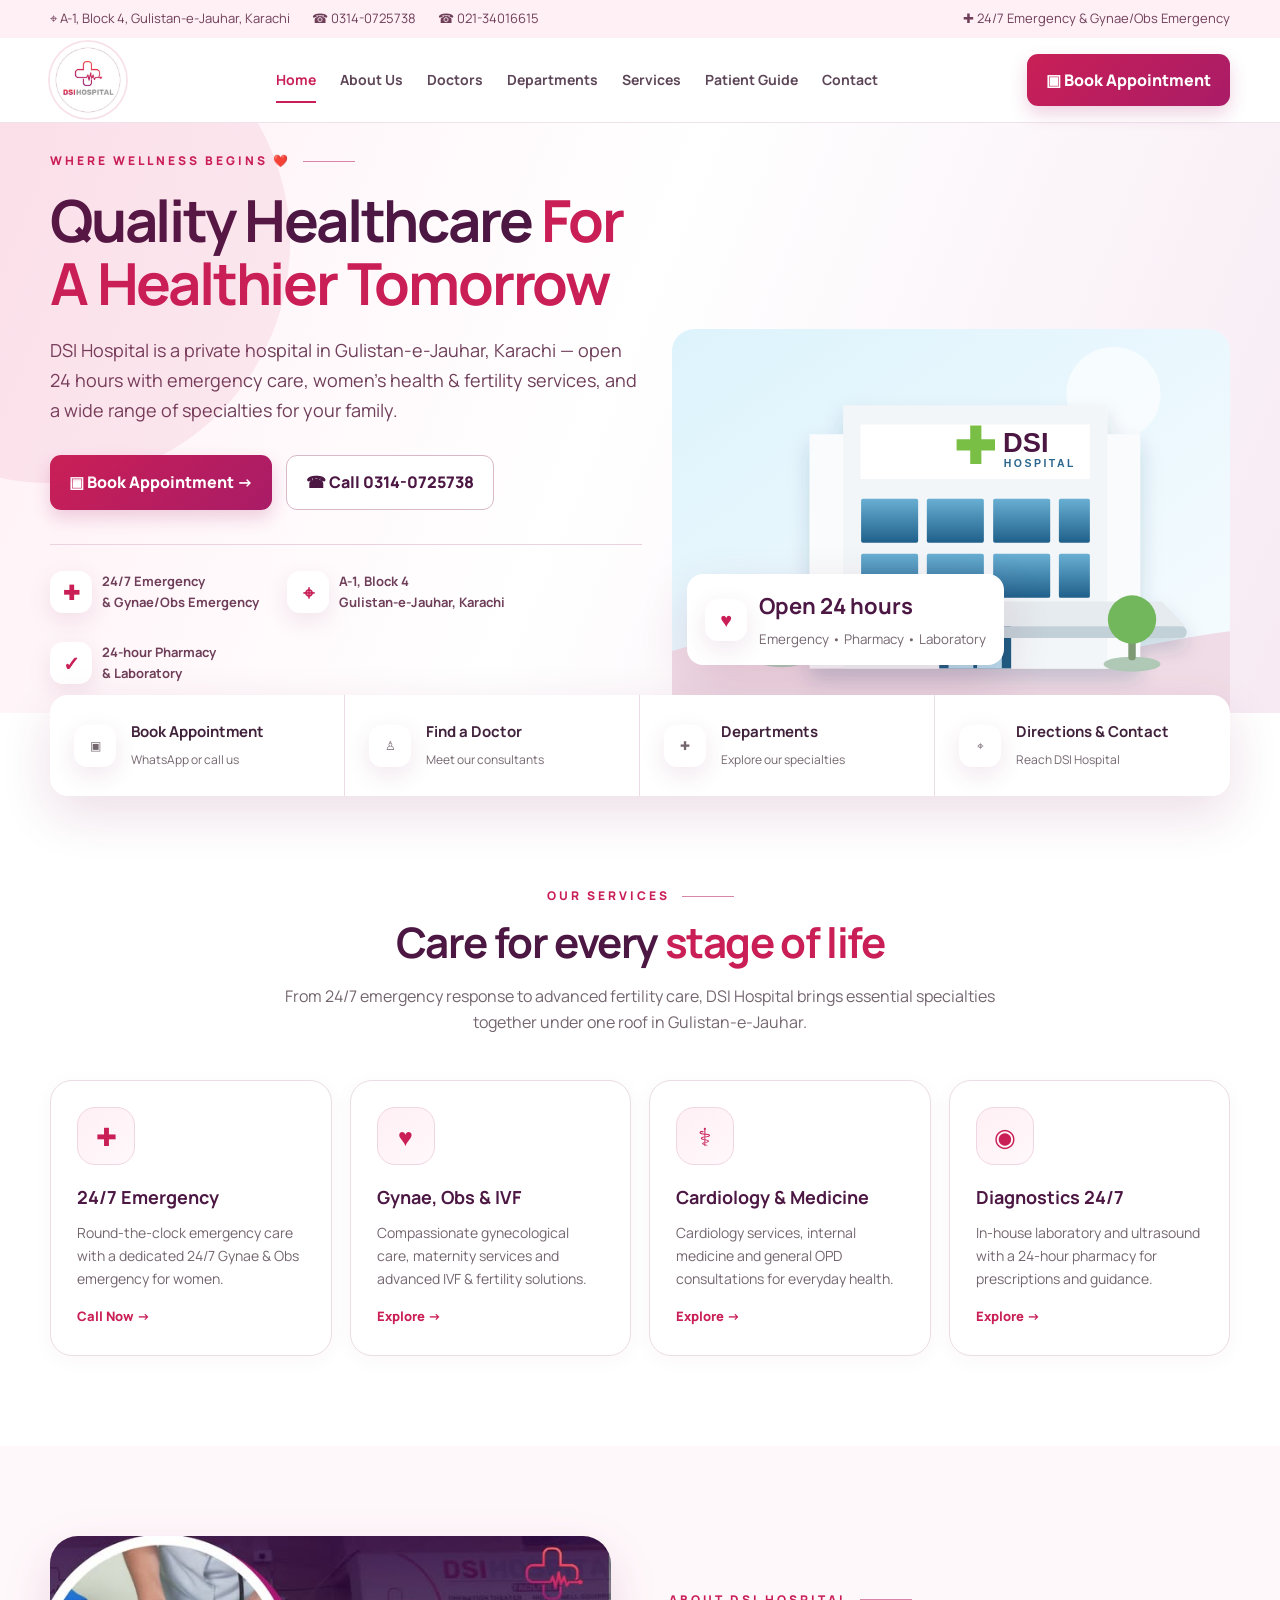
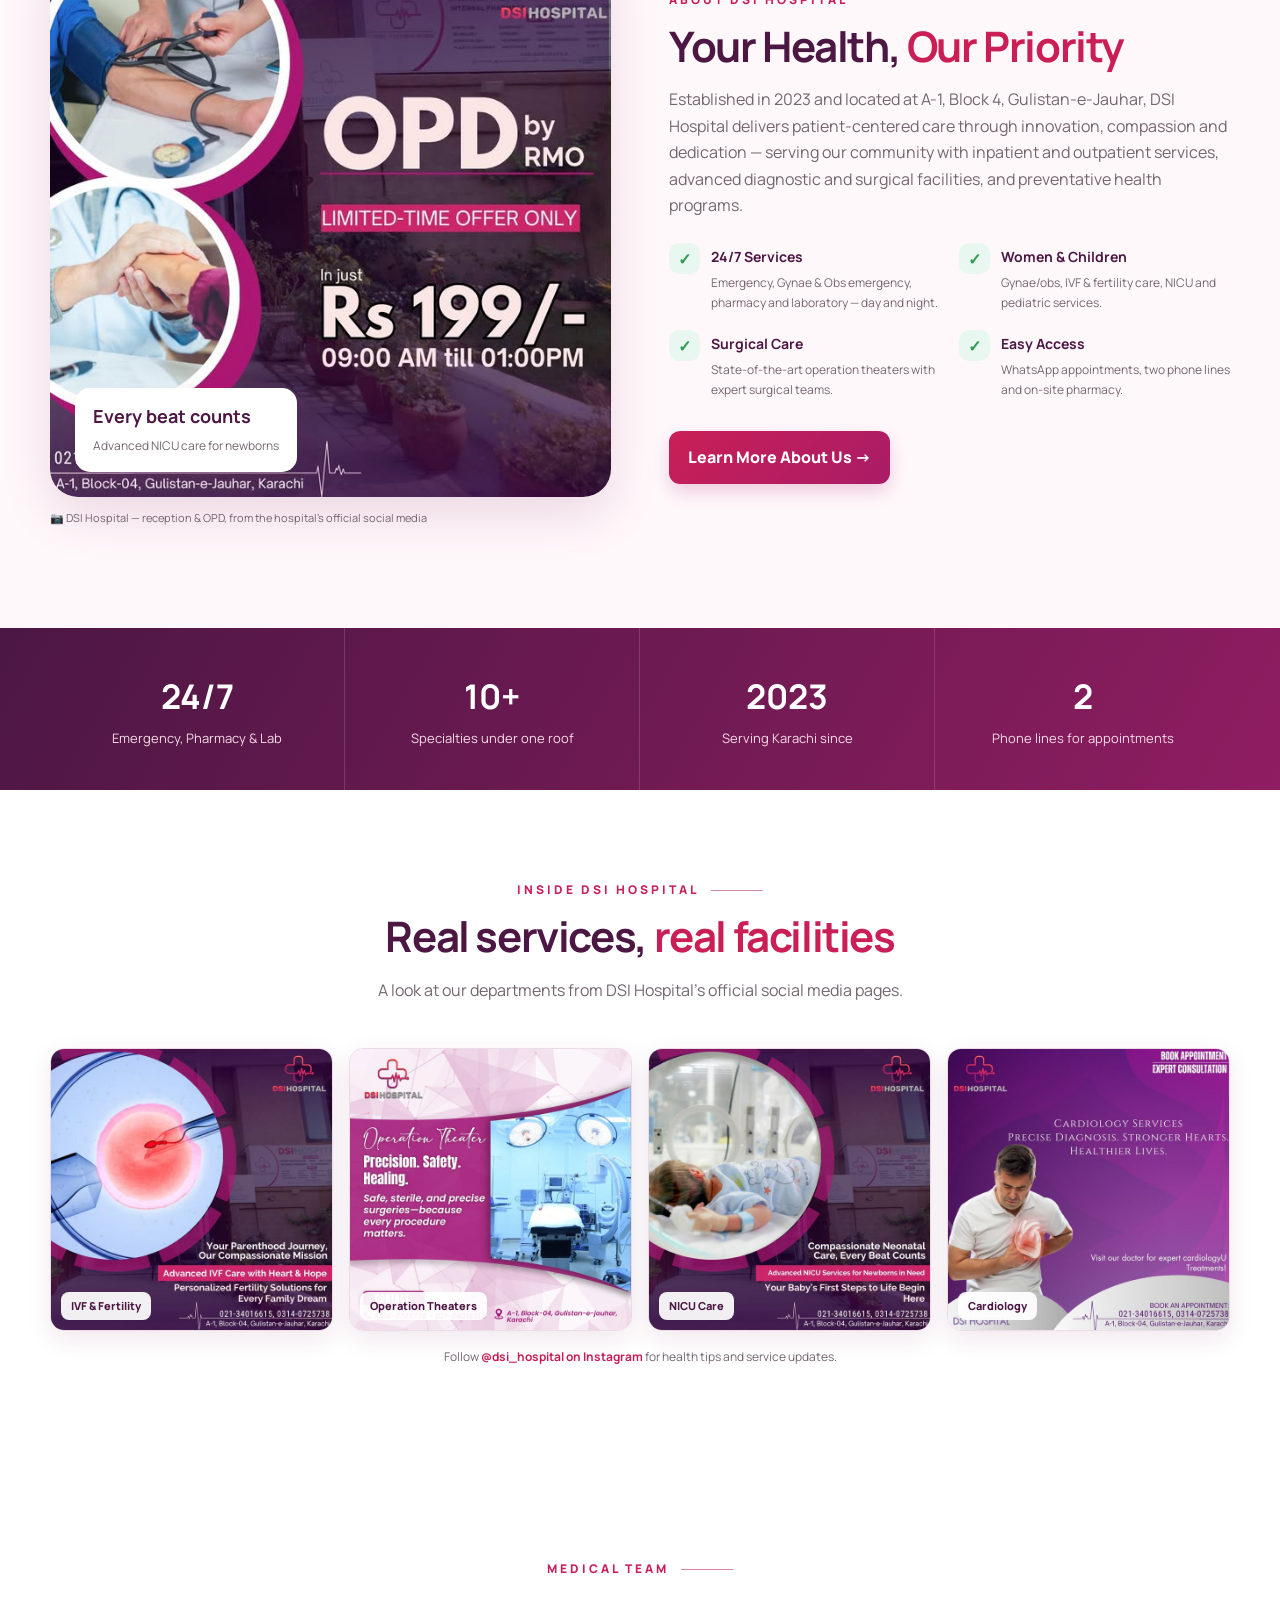
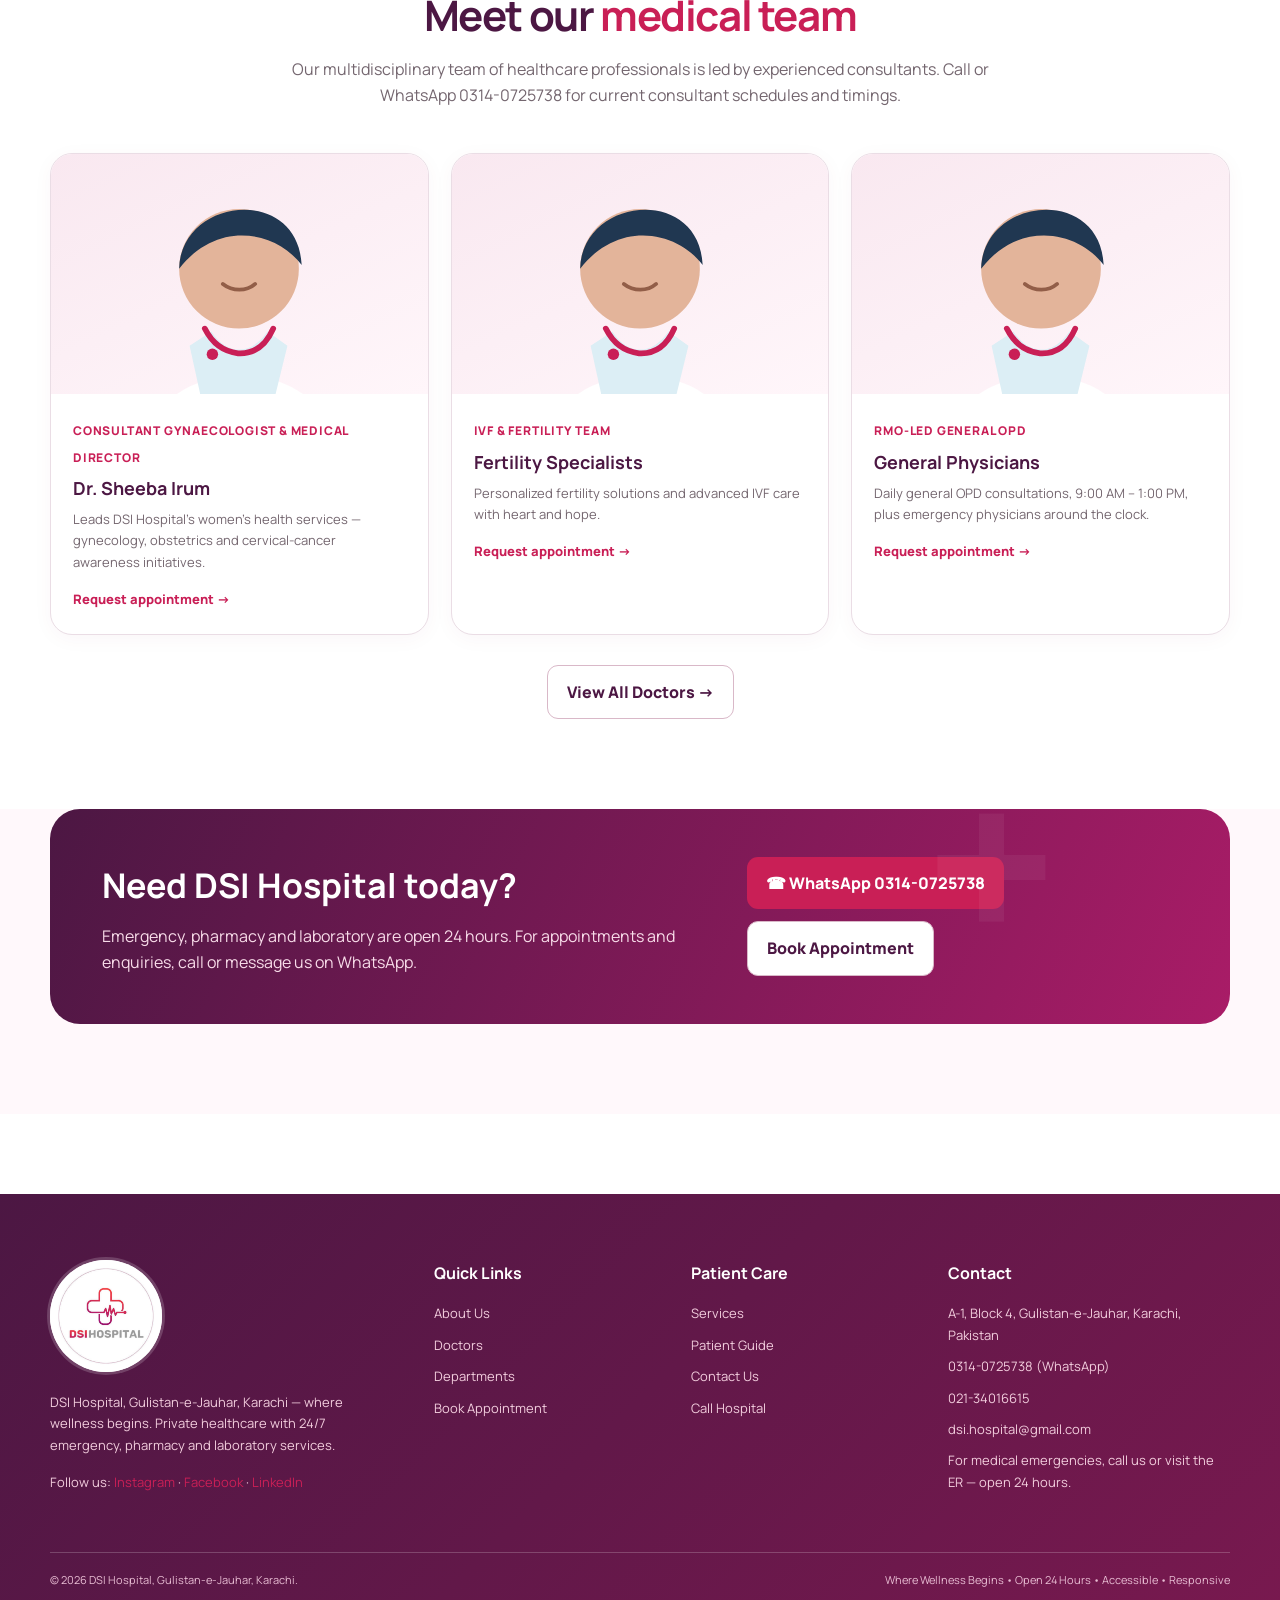
==== commit 7e7afb06: "Refactor code structure for improved readability and maintainability" ====
--- a/index.html
+++ b/index.html
@@ -10,9 +10,16 @@
 <div class="card"><div class="service-icon">◉</div><h3>Diagnostics 24/7</h3><p>In-house laboratory and ultrasound with a 24-hour pharmacy for prescriptions and guidance.</p><a class="link" href="services.html">Explore →</a></div>
 </div></div></section>
 
-<section class="section soft"><div class="container split"><div class="media-card"><img src="assets/images/care.svg" alt="Doctor caring for a family"><div class="overlay-stat"><strong>Every beat counts</strong><span>Advanced NICU care for newborns</span></div></div><div class="split-copy"><div class="eyebrow">About DSI Hospital</div><h2>Your Health, <span>Our Priority</span></h2><p>Established in 2023 and located at A-1, Block 4, Gulistan-e-Jauhar, DSI Hospital delivers patient-centered care through innovation, compassion and dedication — serving our community with inpatient and outpatient services, advanced diagnostic and surgical facilities, and preventative health programs.</p><div class="check-grid"><div class="check-item"><span class="check-dot">✓</span><div><b>24/7 Services</b><p>Emergency, Gynae & Obs emergency, pharmacy and laboratory — day and night.</p></div></div><div class="check-item"><span class="check-dot">✓</span><div><b>Women & Children</b><p>Gynae/obs, IVF & fertility care, NICU and pediatric services.</p></div></div><div class="check-item"><span class="check-dot">✓</span><div><b>Surgical Care</b><p>State-of-the-art operation theaters with expert surgical teams.</p></div></div><div class="check-item"><span class="check-dot">✓</span><div><b>Easy Access</b><p>WhatsApp appointments, two phone lines and on-site pharmacy.</p></div></div></div><a class="btn btn-primary" href="about.html">Learn More About Us →</a></div></div></section>
+<section class="section soft"><div class="container split"><div><div class="media-card"><img src="assets/images/social/opd-reception.jpg" alt="DSI Hospital reception and OPD area, Gulistan-e-Jauhar, Karachi"><div class="overlay-stat"><strong>Every beat counts</strong><span>Advanced NICU care for newborns</span></div></div><p class="photo-caption">📷 DSI Hospital — reception & OPD, from the hospital's official social media</p></div><div class="split-copy"><div class="eyebrow">About DSI Hospital</div><h2>Your Health, <span>Our Priority</span></h2><p>Established in 2023 and located at A-1, Block 4, Gulistan-e-Jauhar, DSI Hospital delivers patient-centered care through innovation, compassion and dedication — serving our community with inpatient and outpatient services, advanced diagnostic and surgical facilities, and preventative health programs.</p><div class="check-grid"><div class="check-item"><span class="check-dot">✓</span><div><b>24/7 Services</b><p>Emergency, Gynae & Obs emergency, pharmacy and laboratory — day and night.</p></div></div><div class="check-item"><span class="check-dot">✓</span><div><b>Women & Children</b><p>Gynae/obs, IVF & fertility care, NICU and pediatric services.</p></div></div><div class="check-item"><span class="check-dot">✓</span><div><b>Surgical Care</b><p>State-of-the-art operation theaters with expert surgical teams.</p></div></div><div class="check-item"><span class="check-dot">✓</span><div><b>Easy Access</b><p>WhatsApp appointments, two phone lines and on-site pharmacy.</p></div></div></div><a class="btn btn-primary" href="about.html">Learn More About Us →</a></div></div></section>
 
 <section class="stats"><div class="container stats-grid"><div class="stat"><strong>24/7</strong><span>Emergency, Pharmacy & Lab</span></div><div class="stat"><strong>10+</strong><span>Specialties under one roof</span></div><div class="stat"><strong>2023</strong><span>Serving Karachi since</span></div><div class="stat"><strong>2</strong><span>Phone lines for appointments</span></div></div></section>
+
+<section class="section"><div class="container"><div class="section-title"><div class="eyebrow" style="justify-content:center">Inside DSI Hospital</div><h2>Real services, <span>real facilities</span></h2><p>A look at our departments from DSI Hospital's official social media pages.</p></div><div class="gallery-grid">
+<a class="gallery-item" href="departments.html"><img src="assets/images/social/ivf-fertility.jpg" alt="Advanced IVF care at DSI Hospital — your parenthood journey, our compassionate mission" loading="lazy"><span>IVF & Fertility</span></a>
+<a class="gallery-item" href="departments.html"><img src="assets/images/social/operation-theater.jpg" alt="State-of-the-art operation theaters at DSI Hospital" loading="lazy"><span>Operation Theaters</span></a>
+<a class="gallery-item" href="departments.html"><img src="assets/images/social/nicu.jpg" alt="Advanced NICU services for newborns at DSI Hospital" loading="lazy"><span>NICU Care</span></a>
+<a class="gallery-item" href="departments.html"><img src="assets/images/social/cardiology.jpg" alt="Cardiology services at DSI Hospital — precise diagnosis, stronger hearts" loading="lazy"><span>Cardiology</span></a>
+</div><p class="gallery-note">Follow <a href="https://www.instagram.com/dsi_hospital/" target="_blank" rel="noopener" style="color:var(--blue);font-weight:700">@dsi_hospital on Instagram</a> for health tips and service updates.</p></div></section>
 
 <section class="section"><div class="container"><div class="section-title"><div class="eyebrow" style="justify-content:center">Medical Team</div><h2>Meet our <span>medical team</span></h2><p>Our multidisciplinary team of healthcare professionals is led by experienced consultants. Call or WhatsApp 0314-0725738 for current consultant schedules and timings.</p></div><div class="grid-3">
 <div class="card doctor-card"><div class="doctor-photo"><img src="assets/images/doctor.svg" alt="Doctor illustration"></div><div class="doctor-info"><span class="role">Consultant Gynaecologist & Medical Director</span><h3>Dr. Sheeba Irum</h3><p>Leads DSI Hospital's women's health services — gynecology, obstetrics and cervical-cancer awareness initiatives.</p><a class="link" href="appointment.html">Request appointment →</a></div></div>
--- a/assets/css/style.css
+++ b/assets/css/style.css
@@ -102,6 +102,18 @@
 
 .doctor-card{padding:0;overflow:hidden}.doctor-photo{height:240px;background:linear-gradient(155deg,#f9e8f0,#fff6fa);display:grid;place-items:end center;overflow:hidden}.doctor-photo img{height:95%;object-fit:contain}.doctor-info{padding:22px}.doctor-info .role{font-size:12px;color:var(--blue);font-weight:800;text-transform:uppercase;letter-spacing:.8px}.doctor-info h3{margin:5px 0}.doctor-info p{font-size:13px}
 
+/* Real imagery from DSI Hospital's official social pages */
+.card-media{margin:-26px -26px 18px;height:200px;overflow:hidden;background:linear-gradient(145deg,#f9e8f0,#fff8fb);border-bottom:1px solid var(--line)}
+.card-media img{width:100%;height:100%;object-fit:cover}
+.card-media.tall{height:230px}
+.photo-caption{display:flex;align-items:center;gap:8px;font-size:11px;color:var(--muted);margin-top:12px}
+.gallery-grid{display:grid;grid-template-columns:repeat(4,1fr);gap:16px}
+.gallery-item{position:relative;border-radius:var(--radius-sm);overflow:hidden;box-shadow:var(--shadow-sm);border:1px solid var(--line)}
+.gallery-item img{width:100%;aspect-ratio:1/1;object-fit:cover;transition:.3s}
+.gallery-item:hover img{transform:scale(1.05)}
+.gallery-item span{position:absolute;left:10px;bottom:10px;background:rgba(255,255,255,.93);color:var(--navy);font-size:11px;font-weight:800;padding:5px 10px;border-radius:8px}
+.gallery-note{text-align:center;font-size:12px;color:var(--muted);margin-top:16px}
+
 .cta-band{background:linear-gradient(115deg,#4c1743,#a91c67);color:#fff;border-radius:30px;padding:48px 52px;display:flex;align-items:center;justify-content:space-between;gap:30px;overflow:hidden;position:relative}.cta-band:after{content:"+";font-size:240px;line-height:1;position:absolute;right:170px;top:-67px;color:rgba(255,255,255,.055);font-weight:800}.cta-band h2{margin:0 0 10px;font-size:34px}.cta-band p{margin:0;color:#f8dce9;max-width:650px}
 
 .page-hero{padding:82px 0 74px;background:linear-gradient(120deg,#fff0f5,#fff8fb);border-bottom:1px solid #eadde5;position:relative;overflow:hidden}.page-hero:after{content:"+";position:absolute;right:7%;top:-90px;font-size:320px;color:rgba(201,31,86,.06);font-weight:800}.page-hero h1{margin-bottom:12px}.breadcrumbs{font-size:13px;color:#806b78}.breadcrumbs b{color:var(--blue)}
@@ -124,7 +136,7 @@
 .list-clean{padding:0;margin:0;list-style:none;display:grid;gap:11px}.list-clean li{display:flex;gap:10px;color:var(--muted);font-size:14px}.list-clean li:before{content:"✓";color:#319057;font-weight:900}
 
 @media (max-width:1000px){
-  .topbar{display:none}.navbar{height:76px}.nav-links{position:fixed;top:76px;left:0;right:0;background:#fff;display:none;flex-direction:column;align-items:stretch;gap:0;padding:10px 25px 24px;box-shadow:0 18px 30px rgba(119,23,76,.12)}.nav-links.open{display:flex}.nav-links a{padding:14px 0;border-bottom:1px solid var(--line)}.nav-links a:after{display:none}.header-cta{display:none}.mobile-toggle{display:block}.hero-grid{grid-template-columns:1fr;min-height:auto;padding-top:70px}.hero-visual{min-height:380px}.hero-visual img{max-height:420px}.quick-grid,.grid-4{grid-template-columns:repeat(2,1fr)}.quick-card:nth-child(2){border-right:0}.quick-card:nth-child(-n+2){border-bottom:1px solid var(--line)}.split{grid-template-columns:1fr}.grid-3{grid-template-columns:repeat(2,1fr)}.footer-main{grid-template-columns:1fr 1fr}.cta-band{padding:38px;align-items:flex-start;flex-direction:column}.stats-grid{grid-template-columns:repeat(2,1fr)}.stat:nth-child(2){border-right:0}.stat:nth-child(-n+2){border-bottom:1px solid rgba(255,255,255,.15)}}
+  .topbar{display:none}.navbar{height:76px}.nav-links{position:fixed;top:76px;left:0;right:0;background:#fff;display:none;flex-direction:column;align-items:stretch;gap:0;padding:10px 25px 24px;box-shadow:0 18px 30px rgba(119,23,76,.12)}.nav-links.open{display:flex}.nav-links a{padding:14px 0;border-bottom:1px solid var(--line)}.nav-links a:after{display:none}.header-cta{display:none}.mobile-toggle{display:block}.hero-grid{grid-template-columns:1fr;min-height:auto;padding-top:70px}.hero-visual{min-height:380px}.hero-visual img{max-height:420px}.quick-grid,.grid-4,.gallery-grid{grid-template-columns:repeat(2,1fr)}.quick-card:nth-child(2){border-right:0}.quick-card:nth-child(-n+2){border-bottom:1px solid var(--line)}.split{grid-template-columns:1fr}.grid-3{grid-template-columns:repeat(2,1fr)}.footer-main{grid-template-columns:1fr 1fr}.cta-band{padding:38px;align-items:flex-start;flex-direction:column}.stats-grid{grid-template-columns:repeat(2,1fr)}.stat:nth-child(2){border-right:0}.stat:nth-child(-n+2){border-bottom:1px solid rgba(255,255,255,.15)}}
 @media (max-width:640px){
   .container{width:min(100% - 28px,1180px)}.brand-logo{width:68px;height:68px;flex-basis:68px}.footer .brand-logo{width:96px;height:96px;flex-basis:96px}.brand-text strong{font-size:22px}.brand-text small{font-size:7px;letter-spacing:2.5px}.brand-mark{width:45px;height:45px;transform:scale(.85)}h1{font-size:41px;letter-spacing:-1.5px}.lead{font-size:16px}.hero-grid{padding-top:55px}.hero-facts{gap:16px}.hero-visual{min-height:310px}.hero-card{left:0;bottom:22px}.quick-grid,.grid-4,.grid-3,.check-grid,.form-grid,.stats-grid,.footer-main{grid-template-columns:1fr}.quick-card{border-right:0;border-bottom:1px solid var(--line)!important}.quick-card:last-child{border-bottom:0!important}.section{padding:65px 0}.section-title h2,.split-copy h2,.page-hero h1{font-size:34px}.media-card img{min-height:340px}.stat{border-right:0;border-bottom:1px solid rgba(255,255,255,.15)}.stat:last-child{border-bottom:0}.cta-band{border-radius:22px;padding:30px 24px}.cta-band h2{font-size:28px}.footer-main{gap:30px}.footer-bottom{flex-direction:column}.field.full{grid-column:auto}.page-hero{padding:60px 0 52px}}
 
